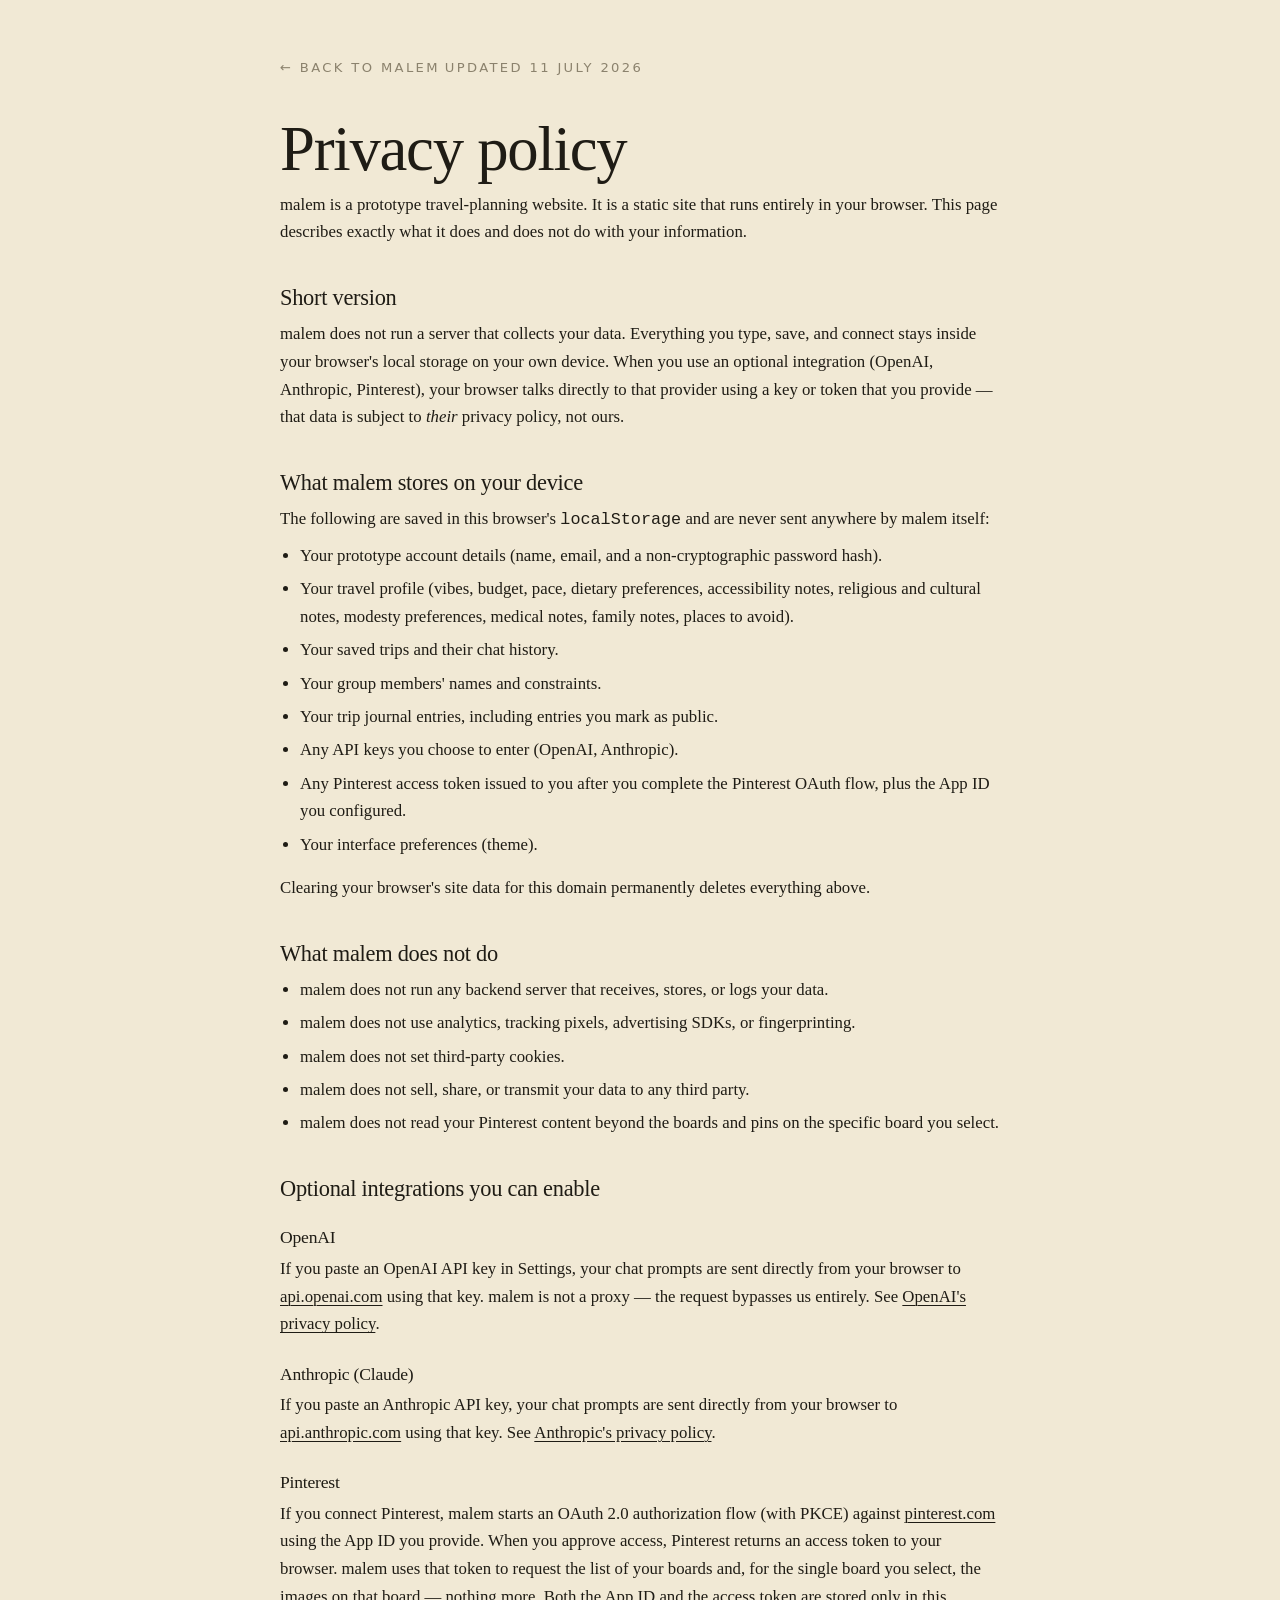
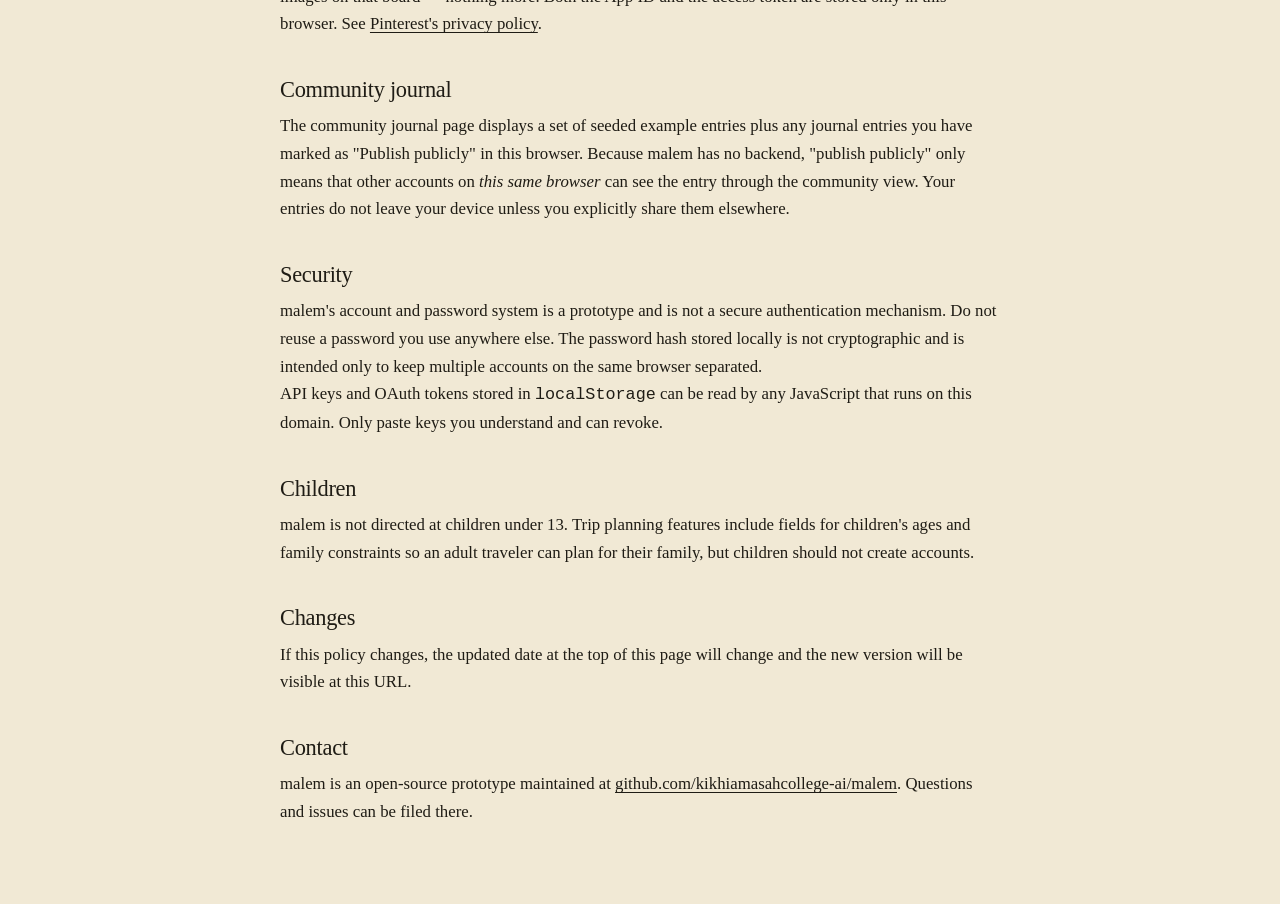
==== privacy.html @ 986a47ec "add privacy policy and terms of use pages Pinterest's developer app registration requires a Privacy " ====
<!doctype html>
<html lang="en">
<head>
<meta charset="utf-8" />
<meta name="viewport" content="width=device-width,initial-scale=1,viewport-fit=cover" />
<title>Privacy policy — malem</title>
<meta name="description" content="malem is a client-side travel-planning prototype. This page describes exactly what it does and does not do with your data." />
<link rel="icon" href="data:image/svg+xml,%3Csvg xmlns='http://www.w3.org/2000/svg' viewBox='0 0 100 100'%3E%3Ccircle cx='50' cy='50' r='6' fill='%231F1C15'/%3E%3C/svg%3E" />
<link rel="stylesheet" href="./styles.css" />
<style>
  body { padding: 3.5rem 1.5rem 5rem; }
  .doc { max-width: 720px; margin: 0 auto; }
  .doc h1 { margin-bottom: .6rem; }
  .doc h2 { margin: 2.5rem 0 .6rem; font-size: 1.4rem; }
  .doc h3 { margin: 1.6rem 0 .4rem; font-size: 1.1rem; }
  .doc p, .doc li { font-family: var(--font-serif); font-size: 1.05rem; line-height: 1.65; color: var(--ink); }
  .doc ul { padding-left: 1.25rem; margin: .5rem 0 1rem; display: grid; gap: .35rem; }
  .doc .updated { color: var(--ink-3); font-size: .82rem; letter-spacing: .18em; text-transform: uppercase; margin-bottom: 2rem; font-family: var(--font-sans); }
  .doc a.back {
    display: inline-flex; align-items: baseline; gap: .5rem;
    color: var(--ink-3); text-decoration: none; font-size: .82rem;
    letter-spacing: .18em; text-transform: uppercase; margin-bottom: 2.5rem;
  }
  .doc a.back:hover { color: var(--ink); }
</style>
</head>
<body>
<div class="doc">
  <a class="back" href="./">← Back to malem</a>

  <span class="updated">Updated 11 July 2026</span>
  <h1>Privacy policy</h1>
  <p>malem is a prototype travel-planning website. It is a static site that runs entirely in your browser. This page describes exactly what it does and does not do with your information.</p>

  <h2>Short version</h2>
  <p>malem does not run a server that collects your data. Everything you type, save, and connect stays inside your browser's local storage on your own device. When you use an optional integration (OpenAI, Anthropic, Pinterest), your browser talks directly to that provider using a key or token that you provide — that data is subject to <em>their</em> privacy policy, not ours.</p>

  <h2>What malem stores on your device</h2>
  <p>The following are saved in this browser's <code>localStorage</code> and are never sent anywhere by malem itself:</p>
  <ul>
    <li>Your prototype account details (name, email, and a non-cryptographic password hash).</li>
    <li>Your travel profile (vibes, budget, pace, dietary preferences, accessibility notes, religious and cultural notes, modesty preferences, medical notes, family notes, places to avoid).</li>
    <li>Your saved trips and their chat history.</li>
    <li>Your group members' names and constraints.</li>
    <li>Your trip journal entries, including entries you mark as public.</li>
    <li>Any API keys you choose to enter (OpenAI, Anthropic).</li>
    <li>Any Pinterest access token issued to you after you complete the Pinterest OAuth flow, plus the App ID you configured.</li>
    <li>Your interface preferences (theme).</li>
  </ul>
  <p>Clearing your browser's site data for this domain permanently deletes everything above.</p>

  <h2>What malem does not do</h2>
  <ul>
    <li>malem does not run any backend server that receives, stores, or logs your data.</li>
    <li>malem does not use analytics, tracking pixels, advertising SDKs, or fingerprinting.</li>
    <li>malem does not set third-party cookies.</li>
    <li>malem does not sell, share, or transmit your data to any third party.</li>
    <li>malem does not read your Pinterest content beyond the boards and pins on the specific board you select.</li>
  </ul>

  <h2>Optional integrations you can enable</h2>

  <h3>OpenAI</h3>
  <p>If you paste an OpenAI API key in Settings, your chat prompts are sent directly from your browser to <a href="https://api.openai.com" target="_blank" rel="noopener">api.openai.com</a> using that key. malem is not a proxy — the request bypasses us entirely. See <a href="https://openai.com/policies/privacy-policy" target="_blank" rel="noopener">OpenAI's privacy policy</a>.</p>

  <h3>Anthropic (Claude)</h3>
  <p>If you paste an Anthropic API key, your chat prompts are sent directly from your browser to <a href="https://api.anthropic.com" target="_blank" rel="noopener">api.anthropic.com</a> using that key. See <a href="https://www.anthropic.com/legal/privacy" target="_blank" rel="noopener">Anthropic's privacy policy</a>.</p>

  <h3>Pinterest</h3>
  <p>If you connect Pinterest, malem starts an OAuth 2.0 authorization flow (with PKCE) against <a href="https://www.pinterest.com" target="_blank" rel="noopener">pinterest.com</a> using the App ID you provide. When you approve access, Pinterest returns an access token to your browser. malem uses that token to request the list of your boards and, for the single board you select, the images on that board — nothing more. Both the App ID and the access token are stored only in this browser. See <a href="https://policy.pinterest.com/en/privacy-policy" target="_blank" rel="noopener">Pinterest's privacy policy</a>.</p>

  <h2>Community journal</h2>
  <p>The community journal page displays a set of seeded example entries plus any journal entries you have marked as "Publish publicly" in this browser. Because malem has no backend, "publish publicly" only means that other accounts on <em>this same browser</em> can see the entry through the community view. Your entries do not leave your device unless you explicitly share them elsewhere.</p>

  <h2>Security</h2>
  <p>malem's account and password system is a prototype and is not a secure authentication mechanism. Do not reuse a password you use anywhere else. The password hash stored locally is not cryptographic and is intended only to keep multiple accounts on the same browser separated.</p>
  <p>API keys and OAuth tokens stored in <code>localStorage</code> can be read by any JavaScript that runs on this domain. Only paste keys you understand and can revoke.</p>

  <h2>Children</h2>
  <p>malem is not directed at children under 13. Trip planning features include fields for children's ages and family constraints so an adult traveler can plan for their family, but children should not create accounts.</p>

  <h2>Changes</h2>
  <p>If this policy changes, the updated date at the top of this page will change and the new version will be visible at this URL.</p>

  <h2>Contact</h2>
  <p>malem is an open-source prototype maintained at <a href="https://github.com/kikhiamasahcollege-ai/malem" target="_blank" rel="noopener">github.com/kikhiamasahcollege-ai/malem</a>. Questions and issues can be filed there.</p>
</div>
</body>
</html>
---- styles.css ----
/* malem — website first, mobile next.
   Classy cream palette. Refined system serif. Sidebar layout, one-topic pages. */

:root {
  color-scheme: light dark;

  /* Cream ground. Warm, soft, understated. */
  --bg:        #F1E9D5;
  --surface:   #F8F2E0;
  --surface-2: #E4D9BC;
  --line:      #D5C7A6;
  --hairline:  #C9BB99;

  /* Warm inks — near-black with a hint of umber. */
  --ink:   #1F1C15;
  --ink-2: #524A3D;
  --ink-3: #8B826D;

  /* Monochrome accent (classy). Warm camel used sparingly. */
  --accent:     #1F1C15;
  --accent-ink: #F8F2E0;
  --camel:      #8E6E4C;

  --focus: #55432B;

  --radius:    6px;
  --radius-sm: 4px;
  --radius-lg: 14px;

  --shadow: 0 1px 2px rgba(50, 36, 20, .04), 0 8px 24px rgba(50, 36, 20, .05);

  --font-serif: 'Iowan Old Style', 'Palatino', 'Palatino Linotype', 'Book Antiqua', 'Georgia', serif;
  --font-sans:  system-ui, -apple-system, 'Helvetica Neue', 'Segoe UI', Roboto, Arial, sans-serif;
}

@media (prefers-color-scheme: dark) {
  :root {
    --bg:        #16130E;
    --surface:   #1E1A13;
    --surface-2: #2A2318;
    --line:      #38301F;
    --hairline:  #47402D;

    --ink:   #F3EBD3;
    --ink-2: #C5B99A;
    --ink-3: #948970;

    --accent:     #F3EBD3;
    --accent-ink: #16130E;
    --camel:      #C7A279;

    --focus: #C0AA82;
  }
}
:root[data-theme="dark"] {
  --bg:#16130E; --surface:#1E1A13; --surface-2:#2A2318;
  --line:#38301F; --hairline:#47402D;
  --ink:#F3EBD3; --ink-2:#C5B99A; --ink-3:#948970;
  --accent:#F3EBD3; --accent-ink:#16130E; --camel:#C7A279; --focus:#C0AA82;
}
:root[data-theme="light"] {
  --bg:#F1E9D5; --surface:#F8F2E0; --surface-2:#E4D9BC;
  --line:#D5C7A6; --hairline:#C9BB99;
  --ink:#1F1C15; --ink-2:#524A3D; --ink-3:#8B826D;
  --accent:#1F1C15; --accent-ink:#F8F2E0; --camel:#8E6E4C; --focus:#55432B;
}

*, *::before, *::after { box-sizing: border-box; }
html, body { margin: 0; padding: 0; }
body {
  font-family: var(--font-sans);
  color: var(--ink);
  background: var(--bg);
  line-height: 1.55;
  -webkit-font-smoothing: antialiased;
  min-height: 100vh;
  font-size: 15px;
}

/* Typography */
h1, h2, h3, h4, h5 {
  font-family: var(--font-serif); font-weight: 400;
  letter-spacing: -.012em; text-wrap: balance; margin: 0;
}
h1 { font-size: clamp(2.4rem, 3.4vw + 1.2rem, 4rem); line-height: 1; letter-spacing: -.02em; }
h2 { font-size: clamp(1.6rem, 1.4vw + 1.2rem, 2rem); line-height: 1.1; }
h3 { font-size: 1.3rem; line-height: 1.2; }
h4 { font-size: 1.05rem; line-height: 1.3; }
p, li { margin: 0; }

a { color: var(--ink); text-decoration: underline; text-underline-offset: 3px; text-decoration-thickness: 1px; }
a:hover { color: var(--camel); }
:focus-visible { outline: 2px solid var(--focus); outline-offset: 3px; border-radius: 3px; }

.eyebrow {
  font-family: var(--font-sans); font-size: .7rem;
  letter-spacing: .22em; text-transform: uppercase;
  color: var(--ink-3); font-weight: 500;
}
.serif { font-family: var(--font-serif); font-weight: 400; }
.rule {
  height: 1px; background: var(--hairline);
  border: 0; margin: 1.25rem 0;
}

/* Buttons */
.btn {
  appearance: none; border: 1px solid transparent;
  padding: .75rem 1.25rem; border-radius: 999px;
  font: inherit; font-weight: 500;
  cursor: pointer; letter-spacing: .01em;
  transition: transform .05s ease, background .15s, color .15s, border-color .15s;
}
.btn.primary { background: var(--accent); color: var(--accent-ink); }
.btn.primary:hover { filter: brightness(1.08); }
.btn.primary:active { transform: translateY(1px); }
.btn.ghost { background: transparent; color: var(--ink); border-color: var(--line); }
.btn.ghost:hover { background: var(--surface-2); }
.btn.link { padding: 0; background: none; color: var(--ink); border: 0; text-decoration: underline; }
.btn.link:hover { color: var(--camel); }

/* Form fields */
.stack { display: grid; gap: 1rem; }
.field { display: grid; gap: .35rem; }
.field > span:not(.hint) {
  font-family: var(--font-sans); font-size: .72rem;
  letter-spacing: .18em; text-transform: uppercase; color: var(--ink-3);
}
input[type="text"], input[type="email"], input[type="password"],
input[type="number"], input[type="date"], select, textarea {
  width: 100%;
  font: inherit;
  color: var(--ink);
  background: transparent;
  border: 0; border-bottom: 1px solid var(--hairline);
  border-radius: 0; padding: .5rem 0;
  outline: none;
}
input:focus, select:focus, textarea:focus {
  border-bottom-color: var(--ink);
}
select { background-image: none; appearance: none; padding-right: 1.25rem; cursor: pointer; }
textarea {
  border: 1px solid var(--hairline); padding: .55rem .7rem; border-radius: var(--radius-sm);
  resize: vertical; min-height: 4.5rem; background: var(--surface);
}
.inline-check { display: inline-flex; align-items: center; gap: .5rem; font-size: .95rem; }

.hint { color: var(--ink-3); font-size: .88rem; }

/* Chips */
.chips { display: flex; flex-wrap: wrap; gap: .35rem; }
.chips label {
  position: relative; cursor: pointer;
  border: 1px solid var(--hairline); border-radius: 999px;
  padding: .4rem .8rem; background: transparent;
  color: var(--ink-2); font-size: .85rem; user-select: none;
}
.chips label:hover { background: var(--surface-2); }
.chips input { position: absolute; opacity: 0; inset: 0; cursor: pointer; }
.chips label:has(input:checked) {
  background: var(--ink); color: var(--accent-ink); border-color: var(--ink);
}
.radio-row { display: flex; gap: 1rem; flex-wrap: wrap; }

/* --- Gate screens (auth + trip setup) --- */
.gate {
  min-height: 100dvh;
  display: grid; place-items: center;
  padding: 2rem 1.5rem;
}
.gate[hidden] { display: none; }
.gate-card { width: 100%; max-width: 460px; }
.gate .brand {
  display: flex; align-items: baseline; gap: .5rem; margin-bottom: 3rem;
  font-family: var(--font-serif); font-size: 1.4rem;
}
.gate .brand .dot {
  width: 6px; height: 6px; border-radius: 50%; background: var(--ink);
  transform: translateY(-.15em);
}
.gate .brand .tag { color: var(--ink-3); font-family: var(--font-sans); font-size: .7rem; letter-spacing: .22em; text-transform: uppercase; margin-left: auto; }

.gate h1 { margin-bottom: .5rem; }
.gate .lede { color: var(--ink-2); margin-bottom: 2rem; max-width: 32ch; font-size: 1.05rem; }
.gate .form-actions { display: flex; gap: .75rem; margin-top: 1.75rem; align-items: center; }
.gate .form-actions .btn { flex: 1; }
.gate .auth-switch { display: block; margin-top: 1.5rem; color: var(--ink-3); font-size: .88rem; }
.gate .auth-switch a { color: var(--ink); text-decoration: underline; }

.gate .two-col {
  display: grid; gap: 1rem 1.25rem;
  grid-template-columns: repeat(auto-fit, minmax(180px, 1fr));
}
.gate .vibe-grid {
  display: grid; gap: .5rem; margin-top: .5rem;
  grid-template-columns: repeat(auto-fit, minmax(160px, 1fr));
}
.gate .vibe-tile {
  position: relative; cursor: pointer;
  border: 1px solid var(--hairline); border-radius: var(--radius);
  padding: .7rem .85rem; background: var(--surface); display: grid; gap: .1rem;
}
.gate .vibe-tile:hover { border-color: var(--ink-2); }
.gate .vibe-tile input { position: absolute; opacity: 0; inset: 0; cursor: pointer; }
.gate .vibe-tile[data-selected="true"] { border-color: var(--ink); background: var(--surface-2); }
.gate .vibe-tile .title { font-family: var(--font-serif); font-size: 1rem; }
.gate .vibe-tile .sub { color: var(--ink-3); font-size: .78rem; }

.save-note { color: var(--ink-3); font-size: .85rem; }

/* --- Dashboard shell: sidebar + main --- */
.dash {
  display: grid;
  grid-template-columns: 240px 1fr;
  min-height: 100vh;
}
.dash[hidden] { display: none; }

.sidebar {
  border-right: 1px solid var(--hairline);
  padding: 2rem 1.25rem 1.25rem;
  display: flex; flex-direction: column;
  gap: 2rem;
  position: sticky; top: 0; height: 100vh; overflow-y: auto;
}
.sidebar .brand {
  display: flex; align-items: baseline; gap: .5rem;
  font-family: var(--font-serif); font-size: 1.4rem;
}
.sidebar .brand .dot {
  width: 5px; height: 5px; border-radius: 50%; background: var(--ink);
  transform: translateY(-.2em);
}
.sidebar .brand .tag { margin-left: auto; font-family: var(--font-sans); font-size: .68rem; letter-spacing: .22em; text-transform: uppercase; color: var(--ink-3); }

.side-nav {
  display: grid; gap: .05rem; margin-top: .5rem;
}
.side-nav a {
  display: flex; align-items: baseline; gap: .55rem;
  color: var(--ink-2); text-decoration: none;
  font-size: .94rem; padding: .5rem .5rem .5rem 0;
  letter-spacing: .01em; border-radius: 0;
}
.side-nav a::before {
  content: ''; width: 4px; height: 4px; border-radius: 50%;
  background: transparent; border: 1px solid var(--ink-3);
  transform: translateY(-.15em);
  transition: background .15s, border-color .15s;
}
.side-nav a:hover { color: var(--ink); }
.side-nav a:hover::before { border-color: var(--ink); }
.side-nav a.is-active {
  color: var(--ink); font-family: var(--font-serif); font-weight: 400;
}
.side-nav a.is-active::before { background: var(--ink); border-color: var(--ink); }

.side-context {
  margin-top: auto;
  padding-top: 1.25rem;
  border-top: 1px solid var(--hairline);
  display: grid; gap: .8rem;
}
.side-context .who {
  font-family: var(--font-serif); font-size: 1.05rem;
}
.side-context .trip { color: var(--ink-3); font-size: .82rem; line-height: 1.4; }
.side-context .actions { display: flex; flex-wrap: wrap; gap: .35rem; margin-top: .25rem; }
.side-context .actions button {
  border: 0; background: transparent; padding: .1rem 0;
  color: var(--ink-3); font: inherit; font-size: .78rem; letter-spacing: .12em; text-transform: uppercase;
  cursor: pointer; margin-right: 1rem;
}
.side-context .actions button:hover { color: var(--ink); }

/* Mobile sidebar toggle */
.side-toggle {
  display: none;
  position: fixed; top: 1rem; left: 1rem; z-index: 30;
  background: var(--surface); border: 1px solid var(--hairline); border-radius: 999px;
  padding: .5rem .8rem; font: inherit; font-size: .82rem;
  color: var(--ink); cursor: pointer;
}

/* Main content area */
.content {
  padding: 3.5rem 2.5rem 4rem;
  max-width: 900px;
  width: 100%;
  margin-inline: auto;
}
.page[hidden] { display: none; }
.page-head { margin-bottom: 2.5rem; }
.page-head .eyebrow { display: block; margin-bottom: .8rem; }
.page-head h1 { margin-bottom: .6rem; }
.page-head .kicker { color: var(--ink-2); font-family: var(--font-serif); font-size: 1.2rem; max-width: 40ch; }

/* --- Itinerary page: quick summary strip --- */
.summary {
  display: grid; gap: 1.5rem;
  grid-template-columns: 1fr;
  padding: 1.75rem 1.5rem;
  border: 1px solid var(--hairline); border-radius: var(--radius-lg);
  background: var(--surface);
  margin-bottom: 2.5rem;
}
@media (min-width: 720px) {
  .summary { grid-template-columns: 1fr 1fr; }
}
.summary .cell .eyebrow { display: block; margin-bottom: .5rem; }
.summary .weather-note {
  font-family: var(--font-serif); font-size: 1.35rem;
  line-height: 1.25;
}
.summary .palette {
  display: flex; gap: .55rem; align-items: center;
  margin-top: .3rem;
}
.summary .swatch {
  width: 42px; height: 42px; border-radius: 50%;
  border: 1px solid var(--hairline);
  box-shadow: inset 0 0 0 1px rgba(255,255,255,.15);
}
.summary .palette-note {
  color: var(--ink-2); font-size: .92rem;
  margin-top: .55rem; font-family: var(--font-serif); font-style: italic;
}

.trip-badges {
  display: flex; gap: 1.25rem; margin-bottom: 2rem; flex-wrap: wrap;
  color: var(--ink-2); font-family: var(--font-serif); font-size: 1.05rem;
}
.trip-badges span { border-left: 1px solid var(--hairline); padding-left: 1.25rem; }
.trip-badges span:first-child { border-left: 0; padding-left: 0; }

/* Itinerary days */
.itin-day {
  padding: 2rem 0;
  border-top: 1px solid var(--hairline);
}
.itin-day:first-of-type { border-top: 0; padding-top: 0; }
.itin-day > header {
  display: flex; justify-content: space-between; align-items: baseline;
  gap: 1rem; flex-wrap: wrap; margin-bottom: 1.25rem;
}
.itin-day > header h3 { font-size: 1.6rem; }
.itin-day > header .theme { color: var(--ink-2); font-style: italic; font-family: var(--font-serif); }

.itin-block {
  display: grid; grid-template-columns: 96px 1fr;
  gap: 1rem; padding: .65rem 0;
  border-top: 1px dashed var(--hairline);
}
.itin-block:first-of-type { border-top: 0; }
.itin-block .when {
  color: var(--ink-3); font-variant-numeric: tabular-nums;
  font-size: .85rem;
}
.itin-block .what strong { display: block; font-family: var(--font-serif); font-weight: 400; font-size: 1.1rem; }
.itin-block .what small { color: var(--ink-3); font-size: .78rem; letter-spacing: .12em; text-transform: uppercase; }
.itin-block .respects { display: flex; flex-wrap: wrap; gap: .3rem; margin-top: .4rem; }
.itin-block .respects span {
  font-size: .7rem; padding: .12rem .55rem; border-radius: 999px;
  background: var(--surface-2); color: var(--ink-2); border: 1px solid var(--hairline);
}

/* --- Outfits page — Pinterest-style masonry --- */
.moodboard {
  columns: 4 200px;
  column-gap: 1rem;
  margin-top: 1rem;
}
.moodboard .pin {
  break-inside: avoid;
  margin: 0 0 1rem;
  background: var(--surface);
  border: 1px solid var(--hairline);
  border-radius: var(--radius-lg);
  overflow: hidden;
  display: block;
  transition: transform .2s ease, box-shadow .2s ease;
}
.moodboard .pin:hover { transform: translateY(-2px); box-shadow: var(--shadow); }
.pin .thumb {
  aspect-ratio: var(--ar, 3/4);
  position: relative;
  overflow: hidden;
  background:
    radial-gradient(ellipse at 25% 20%, rgba(255,255,240,.14), transparent 55%),
    radial-gradient(ellipse at 80% 90%, rgba(0,0,0,.14),   transparent 55%),
    linear-gradient(155deg, var(--tone-a, #E4D9BC) 0%, var(--tone-b, #D5C7A6) 100%);
}
.pin .thumb::after {
  content: ''; position: absolute; inset: 0;
  background-image:
    url("data:image/svg+xml;utf8,<svg xmlns='http://www.w3.org/2000/svg' width='120' height='120'><filter id='n'><feTurbulence type='fractalNoise' baseFrequency='0.9' numOctaves='2' stitchTiles='stitch'/><feColorMatrix values='0 0 0 0 0.05  0 0 0 0 0.04  0 0 0 0 0.03  0 0 0 0.15 0'/></filter><rect width='100%25' height='100%25' filter='url(%23n)'/></svg>");
  opacity: .5; mix-blend-mode: overlay;
  pointer-events: none;
}
.pin .thumb img {
  position: absolute; inset: 0;
  width: 100%; height: 100%;
  object-fit: cover; z-index: 2;
  background: transparent;
}
.pin .thumb .motif {
  position: absolute; bottom: 14px; left: 16px; right: 16px;
  font-family: var(--font-serif); font-style: italic; font-weight: 400;
  color: rgba(255, 250, 235, .78);
  font-size: 1.55rem; line-height: 1.1; letter-spacing: -.01em;
  text-shadow: 0 1px 2px rgba(30, 20, 10, .3);
  pointer-events: none;
  z-index: 1;
}
.pin .thumb .motif.small { font-size: 1.05rem; }
.pin .caption { padding: .8rem 1rem 1rem; }
.pin .caption .eyebrow { display: block; margin-bottom: .3rem; }
.pin .caption .name {
  font-family: var(--font-serif); font-size: 1.02rem; line-height: 1.3;
}
.pin .caption .meta { color: var(--ink-3); font-size: .78rem; margin-top: .35rem; letter-spacing: .05em; }

/* Hero pin — full look on one tile */
.pin--hero .caption { padding: 1rem 1.15rem 1.15rem; }
.pin--hero .look-items {
  list-style: none; padding: 0; margin: .3rem 0 0;
  display: grid; gap: .3rem;
  font-family: var(--font-serif);
}
.pin--hero .look-items li {
  display: grid; grid-template-columns: 76px 1fr; gap: .55rem;
  border-top: 1px solid var(--hairline); padding-top: .3rem;
  font-size: .95rem; line-height: 1.35;
}
.pin--hero .look-items li:first-child { border-top: 0; padding-top: 0; }
.pin--hero .look-items .k {
  color: var(--ink-3); font-family: var(--font-sans);
  font-size: .68rem; letter-spacing: .18em; text-transform: uppercase;
  padding-top: .25rem;
}

.outfit-day-head {
  padding: 2rem 0 1rem;
  border-top: 1px solid var(--hairline);
  margin-top: 1rem;
}
.outfit-day-head:first-child { border-top: 0; padding-top: 0; margin-top: 0; }
.outfit-day-head h3 { font-size: 1.45rem; }
.outfit-day-head .theme { color: var(--ink-3); font-style: italic; font-family: var(--font-serif); }

.image-source {
  color: var(--ink-3); font-size: .78rem; margin-top: 2rem;
  border-top: 1px solid var(--hairline); padding-top: 1rem;
}

/* --- Packing page --- */
.pack-controls {
  display: grid; gap: 1.25rem;
  padding: 1.5rem;
  border: 1px solid var(--hairline);
  border-radius: var(--radius-lg);
  background: var(--surface);
  margin-bottom: 2rem;
}
.pack-controls[hidden] { display: none; }
.pack-grid {
  display: grid; gap: 1.5rem;
  grid-template-columns: repeat(auto-fit, minmax(280px, 1fr));
}
.pack-list h4 { display: flex; align-items: baseline; gap: .6rem; margin-bottom: .55rem; }
.pack-list h4 .count { color: var(--ink-3); font-size: .78rem; letter-spacing: .12em; text-transform: uppercase; font-family: var(--font-sans); }
.pack-list ul { list-style: none; padding: 0; display: grid; gap: .4rem; }
.pack-list li {
  padding-left: 1rem; position: relative;
  border-bottom: 1px dashed var(--hairline); padding-bottom: .35rem;
}
.pack-list li::before {
  content: ''; width: 4px; height: 4px; border-radius: 50%;
  background: var(--ink); position: absolute; left: 0; top: .5em;
}
.pack-list li .why { display: block; color: var(--ink-3); font-size: .82rem; }
.pack-list[data-tone="warn"] li::before { background: var(--camel); }

.reminders { margin-top: 2.5rem; border-top: 1px solid var(--hairline); padding-top: 1.5rem; }
.reminders h3 { margin-bottom: 1rem; }
.reminders ol { list-style: none; padding: 0; display: grid; gap: .55rem; }
.reminders li {
  display: grid; grid-template-columns: 160px 1fr; gap: 1rem;
  padding: .6rem 0; border-top: 1px dashed var(--hairline);
}
.reminders li:first-child { border-top: 0; }
.reminders .when { font-family: var(--font-serif); color: var(--ink); }

/* --- Discover Now --- */
.plans {
  display: grid; gap: 1.5rem;
  grid-template-columns: repeat(auto-fit, minmax(260px, 1fr));
  margin-top: 1rem;
}
.plan {
  border: 1px solid var(--hairline); border-radius: var(--radius-lg);
  background: var(--surface); padding: 1.5rem; display: grid; gap: .6rem;
}
.plan header { display: flex; justify-content: space-between; align-items: baseline; gap: .5rem; }
.plan header h4 { font-size: 1.2rem; }
.plan .badge { font-size: .68rem; letter-spacing: .18em; text-transform: uppercase; color: var(--ink-3); }
.plan ol { padding-left: 1.1rem; margin: 0; display: grid; gap: .3rem; }
.plan .plan-why { color: var(--ink-3); font-size: .88rem; margin: 0; font-style: italic; font-family: var(--font-serif); }

/* --- Local --- */
.places {
  display: grid; gap: 1.5rem;
  grid-template-columns: repeat(auto-fit, minmax(260px, 1fr));
  margin-top: 1rem;
}
.place {
  border: 1px solid var(--hairline); border-radius: var(--radius-lg);
  background: var(--surface); padding: 1.4rem 1.5rem; display: grid; gap: .35rem;
}
.place header { display: flex; justify-content: space-between; align-items: baseline; gap: .5rem; }
.place header h4 { font-size: 1.15rem; }
.place .type {
  font-size: .68rem; padding: .1rem .55rem; border-radius: 999px;
  color: var(--ink-3); border: 1px solid var(--hairline);
  text-transform: capitalize; letter-spacing: .08em;
}
.place .sub { color: var(--ink-2); font-family: var(--font-serif); font-size: 1rem; margin: 0; }
.place .score { color: var(--ink-3); font-size: .82rem; }
.place .traffic { font-size: .78rem; color: var(--ink-3); }

/* --- What to Expect --- */
.expect-grid {
  display: grid; gap: 1.5rem;
  grid-template-columns: repeat(auto-fit, minmax(280px, 1fr));
}
.expect-card {
  border: 1px solid var(--hairline);
  border-radius: var(--radius-lg);
  background: var(--surface);
  padding: 1.35rem 1.5rem;
}
.expect-card h4 { margin-bottom: .5rem; }
.expect-card p { font-family: var(--font-serif); font-size: 1.03rem; line-height: 1.5; }
.expect-meta {
  margin-top: .8rem; display: flex; flex-wrap: wrap; gap: .4rem;
  font-size: .72rem; color: var(--ink-3); letter-spacing: .12em; text-transform: uppercase;
}
.expect-meta span::before { content: '· '; color: var(--hairline); }
.expect-meta span:first-child::before { content: ''; }

/* --- Group + Journal --- */
.group-grid {
  display: grid; gap: 2rem;
  grid-template-columns: repeat(auto-fit, minmax(320px, 1fr));
}
.subhead { font-family: var(--font-serif); font-size: 1.35rem; margin-bottom: .35rem; }
.subhead + .hint { margin-bottom: .8rem; }

.members { list-style: none; padding: 0; display: grid; gap: .8rem; margin: 1rem 0; }
.member {
  padding: .8rem 0;
  border-bottom: 1px solid var(--hairline);
  display: grid; gap: .3rem;
}
.member header { display: flex; justify-content: space-between; gap: 1rem; align-items: baseline; }
.member header strong { font-family: var(--font-serif); font-size: 1.08rem; font-weight: 400; }
.member .age { color: var(--ink-3); font-size: .78rem; letter-spacing: .12em; text-transform: uppercase; }
.member .cons { color: var(--ink-2); font-size: .95rem; font-family: var(--font-serif); }
.member .remove {
  border: 0; background: transparent; color: var(--ink-3); font: inherit;
  font-size: .78rem; letter-spacing: .12em; text-transform: uppercase; cursor: pointer;
}
.member .remove:hover { color: var(--camel); }

.tally { display: grid; gap: .5rem; margin: 1rem 0 1.25rem; }
.tally .row { display: grid; grid-template-columns: 1fr auto; gap: .5rem; align-items: center; }
.tally .row .name { font-family: var(--font-serif); font-size: 1rem; }
.tally .row .bar { grid-column: 1 / -1; height: 2px; background: var(--surface-2); overflow: hidden; }
.tally .row .bar span { display: block; height: 100%; background: var(--ink); transition: width .3s ease; }
.shared-summary {
  padding: 1.25rem; margin-top: 1rem;
  border: 1px solid var(--hairline); border-radius: var(--radius);
  font-family: var(--font-serif); font-size: 1rem; line-height: 1.5;
}
.shared-summary strong { color: var(--camel); }

.journal { list-style: none; padding: 0; display: grid; gap: 1.5rem; margin-top: 1.5rem; }
.journal .entry {
  border-top: 1px solid var(--hairline);
  padding-top: 1.25rem;
}
.journal .entry h5 { font-family: var(--font-serif); font-size: 1.2rem; margin-bottom: .5rem; }
.journal .entry .meta {
  color: var(--ink-3); font-size: .72rem; margin-top: .6rem;
  letter-spacing: .12em; text-transform: uppercase;
  display: flex; flex-wrap: wrap; gap: .35rem;
}
.journal .entry .meta span::before { content: '· '; color: var(--hairline); }
.journal .entry .meta span:first-child::before { content: ''; }

/* --- Profile sheet --- */
.sheet {
  position: fixed; inset: 0; z-index: 50;
  display: grid; grid-template-columns: 1fr min(560px, 100%);
  background: color-mix(in srgb, #000 40%, transparent);
  animation: fade .15s ease-out both;
}
.sheet[hidden] { display: none; }
.sheet .backdrop { grid-column: 1; }
.sheet-panel {
  background: var(--bg); border-left: 1px solid var(--hairline);
  overflow: auto; padding: 2rem 2rem 3rem;
}
.sheet-head { display: flex; justify-content: space-between; align-items: baseline; gap: 1rem; margin-bottom: 1rem; }
.sheet-head h2 { font-family: var(--font-serif); }
.sheet .fieldset { border: 0; padding: 0; margin: 1.75rem 0 0; display: grid; gap: .75rem; }
.sheet .fieldset > legend { padding: 0; font-family: var(--font-serif); font-size: 1.15rem; margin-bottom: .35rem; }
.sheet .fieldset.two-col { grid-template-columns: repeat(auto-fit, minmax(180px, 1fr)); }
.sheet .fieldset.two-col > legend { grid-column: 1 / -1; }
.sheet-actions {
  display: flex; gap: .5rem; margin-top: 2rem;
  position: sticky; bottom: 0; padding: 1rem 0;
  background: color-mix(in srgb, var(--bg) 92%, transparent);
  backdrop-filter: blur(6px);
  border-top: 1px solid var(--hairline);
}
.close-x { border: 0; background: transparent; font: inherit; color: var(--ink-3); font-size: .75rem; letter-spacing: .18em; text-transform: uppercase; cursor: pointer; }

@keyframes fade { from { opacity: 0; } to { opacity: 1; } }

/* --- Responsive --- */
@media (max-width: 820px) {
  .dash { grid-template-columns: 1fr; }
  .sidebar {
    position: fixed; inset: 0 auto 0 0; width: 78vw; max-width: 320px;
    background: var(--bg); z-index: 60;
    transform: translateX(-100%); transition: transform .25s ease;
    box-shadow: var(--shadow);
    border-right: 1px solid var(--hairline);
  }
  .dash[data-nav-open="true"] .sidebar { transform: translateX(0); }
  .side-toggle { display: inline-flex; }
  .content { padding: 4.5rem 1.4rem 3rem; }
  .itin-block { grid-template-columns: 74px 1fr; }
  .reminders li { grid-template-columns: 110px 1fr; }
  .sheet { grid-template-columns: 1fr; }
  .sheet-panel { border-left: 0; }
}

/* --- Public community page --- */
.public { min-height: 100vh; background: var(--bg); }
.public[hidden] { display: none; }
.public-top {
  border-bottom: 1px solid var(--hairline);
  padding: 1rem 2rem;
  display: flex; align-items: center; justify-content: space-between; gap: 1rem;
  position: sticky; top: 0; z-index: 10;
  background: color-mix(in srgb, var(--bg) 92%, transparent);
  backdrop-filter: blur(8px);
}
.public-top .dot {
  width: 5px; height: 5px; border-radius: 50%; background: var(--ink);
  transform: translateY(-.2em);
}
.public-top .icon-btn { text-decoration: none; }
.public-main { max-width: 900px; margin: 0 auto; padding: 3.5rem 2rem 4rem; }

.public-filters {
  display: grid; gap: 1.25rem;
  grid-template-columns: repeat(auto-fit, minmax(180px, 1fr));
  margin-bottom: 2.5rem;
}

.public-entries {
  columns: 2 340px;
  column-gap: 1.5rem;
}
.pub-entry {
  break-inside: avoid;
  background: var(--surface);
  border: 1px solid var(--hairline);
  border-radius: var(--radius-lg);
  padding: 1.35rem 1.5rem;
  margin: 0 0 1.5rem;
  box-shadow: var(--shadow);
}
.pub-entry .head {
  display: flex; align-items: baseline; justify-content: space-between; gap: 1rem;
  margin-bottom: .8rem;
}
.pub-entry .head .dest {
  font-family: var(--font-sans); font-size: .68rem;
  letter-spacing: .22em; text-transform: uppercase; color: var(--ink-3);
}
.pub-entry h3 {
  font-family: var(--font-serif); font-size: 1.25rem; line-height: 1.2;
  margin-bottom: .35rem;
}
.pub-entry .author {
  font-family: var(--font-serif); font-style: italic; color: var(--ink-2);
  font-size: .95rem; margin-bottom: .8rem;
}
.pub-entry .body { display: grid; gap: .5rem; margin-bottom: .8rem; }
.pub-entry .body strong {
  display: inline-block;
  font-family: var(--font-sans); font-size: .68rem;
  letter-spacing: .18em; text-transform: uppercase; color: var(--ink-3);
  margin-right: .35rem;
}
.pub-entry .body p { font-family: var(--font-serif); font-size: 1rem; line-height: 1.5; }
.pub-entry .tags {
  display: flex; flex-wrap: wrap; gap: .3rem;
  border-top: 1px solid var(--hairline); padding-top: .8rem;
  font-size: .72rem; letter-spacing: .12em; text-transform: uppercase; color: var(--ink-3);
}
.pub-entry .tags span::before { content: '· '; color: var(--hairline); }
.pub-entry .tags span:first-child::before { content: ''; }
.pub-entry .badge-local {
  display: inline-block;
  padding: .05rem .45rem; margin-left: .5rem;
  border: 1px solid var(--camel); color: var(--camel);
  border-radius: 999px;
  font-size: .62rem; letter-spacing: .18em; text-transform: uppercase;
}

.public-foot {
  border-top: 1px solid var(--hairline);
  padding: 1.5rem 0 0; margin-top: 3rem;
  color: var(--ink-3); font-size: .82rem;
}

@media (max-width: 640px) {
  .public-top { padding: 1rem 1.25rem; }
  .public-main { padding: 3rem 1.25rem 2rem; }
  .public-entries { columns: 1; }
}

/* --- Chat landing --- */
.chat-hero { margin-bottom: 1.5rem; }
.chat-hero h1 { margin-bottom: .5rem; }
.chat-hero .kicker { color: var(--ink-2); font-family: var(--font-serif); font-size: 1.1rem; max-width: 46ch; }

.chat-log {
  display: grid; gap: 1rem;
  margin: 1.5rem 0 1rem;
}
.chat-log:empty { margin: 0; }
.msg { display: block; max-width: 100%; }
.msg.user {
  justify-self: end; max-width: 78%;
  background: var(--surface-2);
  border: 1px solid var(--hairline);
  border-radius: 16px 16px 4px 16px;
  padding: .75rem 1rem;
  font-size: .98rem; line-height: 1.45;
}
.msg.assistant {
  justify-self: start; max-width: 82%;
  color: var(--ink);
  padding: 0 .2rem;
  font-family: var(--font-serif);
  font-size: 1.05rem; line-height: 1.55;
}
.msg.assistant p + p { margin-top: .5rem; }
.msg .actions { margin-top: .5rem; display: flex; flex-wrap: wrap; gap: .4rem; }
.msg.trip-card {
  justify-self: start; max-width: 100%; width: 100%;
  background: var(--surface);
  border: 1px solid var(--hairline);
  border-radius: var(--radius-lg);
  padding: 1.2rem 1.3rem;
  box-shadow: var(--shadow);
  display: grid; gap: .6rem;
}
.msg.trip-card .head { display: flex; justify-content: space-between; align-items: baseline; gap: .5rem; }
.msg.trip-card .head h4 { font-family: var(--font-serif); font-size: 1.4rem; }
.msg.trip-card .head .stamp { font-size: .68rem; letter-spacing: .22em; text-transform: uppercase; color: var(--ink-3); }
.msg.trip-card .details {
  display: flex; flex-wrap: wrap; gap: 1rem;
  color: var(--ink-2); font-family: var(--font-serif); font-size: 1rem;
  padding-top: .35rem; border-top: 1px solid var(--hairline);
}
.msg.trip-card .details span::before { content: '· '; color: var(--hairline); margin-right: .35rem; }
.msg.trip-card .details span:first-child::before { content: ''; margin: 0; }
.msg.trip-card .tags { display: flex; flex-wrap: wrap; gap: .3rem; }
.msg.trip-card .tags span {
  font-size: .72rem; letter-spacing: .12em; text-transform: uppercase;
  padding: .1rem .55rem; border-radius: 999px; color: var(--ink-2);
  background: var(--surface-2); border: 1px solid var(--hairline);
}
.msg.trip-card .card-actions {
  display: flex; gap: .5rem; margin-top: .35rem; padding-top: .8rem;
  border-top: 1px solid var(--hairline);
}

.chat-suggestions {
  display: flex; gap: .5rem; flex-wrap: wrap; margin: 1rem 0;
}
.chat-suggestions .chip {
  appearance: none; cursor: pointer;
  border: 1px solid var(--hairline); background: var(--surface);
  color: var(--ink-2);
  padding: .55rem .9rem; border-radius: 999px;
  font: inherit; font-size: .88rem;
  font-family: var(--font-serif); font-style: italic;
  transition: background .12s, color .12s, border-color .12s;
}
.chat-suggestions .chip:hover {
  background: var(--ink); color: var(--accent-ink); border-color: var(--ink);
}

.chat-input {
  position: sticky; bottom: 0;
  background: color-mix(in srgb, var(--bg) 92%, transparent);
  backdrop-filter: blur(8px);
  padding: 1rem 0 .5rem;
  display: grid; grid-template-columns: 1fr auto; gap: .6rem;
  align-items: end;
  border-top: 1px solid var(--hairline);
  margin-top: 1rem;
}
.chat-input textarea {
  border: 1px solid var(--hairline); background: var(--surface);
  border-radius: var(--radius-lg); padding: .85rem 1rem;
  font: inherit; font-size: 1rem; line-height: 1.4;
  resize: none; min-height: 3rem; max-height: 12rem;
  color: var(--ink);
}
.chat-input textarea:focus { border-color: var(--ink); }
.chat-send {
  align-self: end;
  appearance: none; border: 0; cursor: pointer;
  background: var(--ink); color: var(--accent-ink);
  width: 44px; height: 44px; border-radius: 50%;
  font-size: 1.1rem; line-height: 1;
  display: grid; place-items: center;
  transition: filter .1s ease, transform .05s ease;
}
.chat-send:hover  { filter: brightness(1.1); }
.chat-send:active { transform: translateY(1px); }
.chat-send:disabled { opacity: .4; cursor: default; }
.chat-hint {
  color: var(--ink-3); font-size: .8rem; margin-top: .25rem;
}
.chat-hint a { color: var(--ink-2); }

/* --- Sidebar additions: New trip, trip history --- */
.new-trip-btn {
  appearance: none; cursor: pointer;
  border: 1px solid var(--hairline); background: transparent;
  color: var(--ink); font: inherit; font-size: .95rem;
  padding: .55rem .85rem; border-radius: var(--radius);
  display: inline-flex; align-items: baseline; gap: .55rem;
  width: 100%; text-align: left;
}
.new-trip-btn:hover { background: var(--surface-2); }
.new-trip-btn span[aria-hidden] { color: var(--ink-3); font-size: 1.1rem; }

.side-section { margin-top: 1.5rem; }
.side-label {
  font-family: var(--font-sans); font-size: .68rem;
  letter-spacing: .22em; text-transform: uppercase;
  color: var(--ink-3); display: block; margin-bottom: .5rem;
}

.trip-history { list-style: none; padding: 0; margin: 0; display: grid; gap: .1rem; }
.trip-history li { display: block; }
.trip-history a {
  display: grid; gap: .05rem;
  color: var(--ink-2); text-decoration: none;
  padding: .45rem .5rem; border-radius: 6px;
  font-size: .9rem;
}
.trip-history a:hover { background: var(--surface-2); color: var(--ink); }
.trip-history a.is-active { background: var(--surface-2); color: var(--ink); }
.trip-history .th-title { font-family: var(--font-serif); font-size: .98rem; line-height: 1.15; }
.trip-history .th-sub   { color: var(--ink-3); font-size: .78rem; letter-spacing: .04em; }
.trip-history .th-empty {
  color: var(--ink-3); font-size: .82rem; padding: .35rem .5rem;
  font-family: var(--font-serif); font-style: italic;
}

/* Actions row in side-context, override earlier tighter version */
.side-context .actions {
  display: grid; grid-template-columns: repeat(2, 1fr); gap: .1rem .5rem;
}
.side-context .actions button { margin: 0; text-align: left; }

/* --- Connected accounts tiles (Settings sheet) --- */
.conn-tile {
  border: 1px solid var(--hairline);
  border-radius: var(--radius-lg);
  padding: 1.1rem 1.25rem 1.25rem;
  margin: 0;
  background: var(--surface);
  display: grid; gap: .75rem;
}
.conn-tile + .conn-tile { margin-top: .8rem; }
.conn-legend {
  display: flex; align-items: baseline; gap: .5rem; flex-wrap: wrap;
  padding: 0 .3rem 0 0;
  font-family: var(--font-serif); font-size: 1.15rem;
}
.conn-mark {
  font-size: 1.1rem; color: var(--camel);
  transform: translateY(-.1em);
}
.conn-status {
  margin-left: auto;
  font-family: var(--font-sans); font-size: .7rem;
  letter-spacing: .18em; text-transform: uppercase;
  color: var(--ink-3);
  padding: .12rem .55rem; border-radius: 999px;
  border: 1px solid var(--hairline); background: var(--bg);
}
.conn-tile[data-connected="true"] .conn-status {
  color: var(--accent); border-color: var(--accent);
  background: color-mix(in srgb, var(--accent) 10%, var(--bg));
}
.conn-actions { display: flex; gap: .6rem; align-items: baseline; flex-wrap: wrap; margin-top: .4rem; }
.setup-help { color: var(--ink-2); font-size: .9rem; }
.setup-help summary {
  cursor: pointer; color: var(--ink);
  font-family: var(--font-serif); font-style: italic;
  padding: .25rem 0; margin-bottom: .35rem;
}
.setup-help ol { margin: .35rem 0 .75rem 1.15rem; padding: 0; display: grid; gap: .35rem; }
.setup-help li { line-height: 1.5; }
.callout {
  display: inline-block; margin-top: .35rem;
  padding: .18rem .5rem; border-radius: 4px;
  background: var(--bg); border: 1px solid var(--hairline);
  color: var(--ink); font-size: .82rem;
  font-family: ui-monospace, SFMono-Regular, Menlo, monospace;
  word-break: break-all;
}

/* Screen states */
.dash[hidden], .gate[hidden] { display: none; }
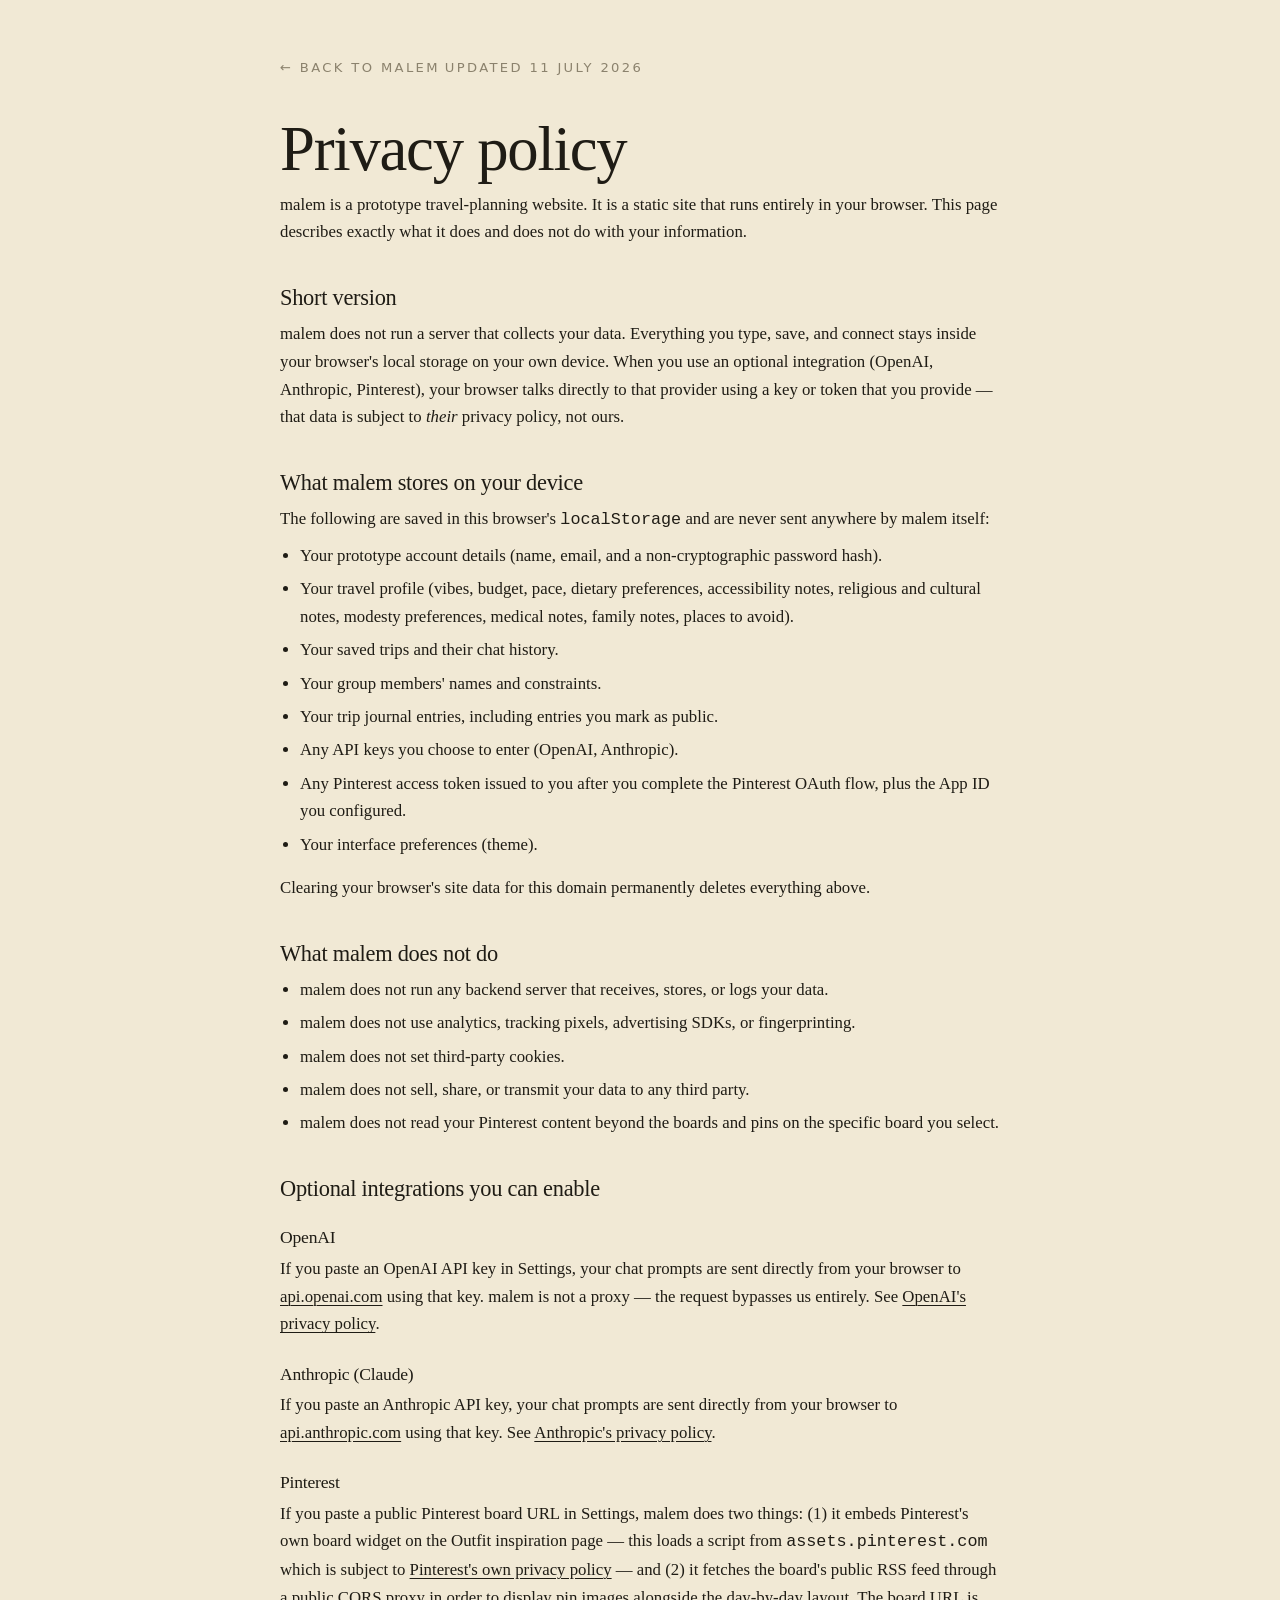
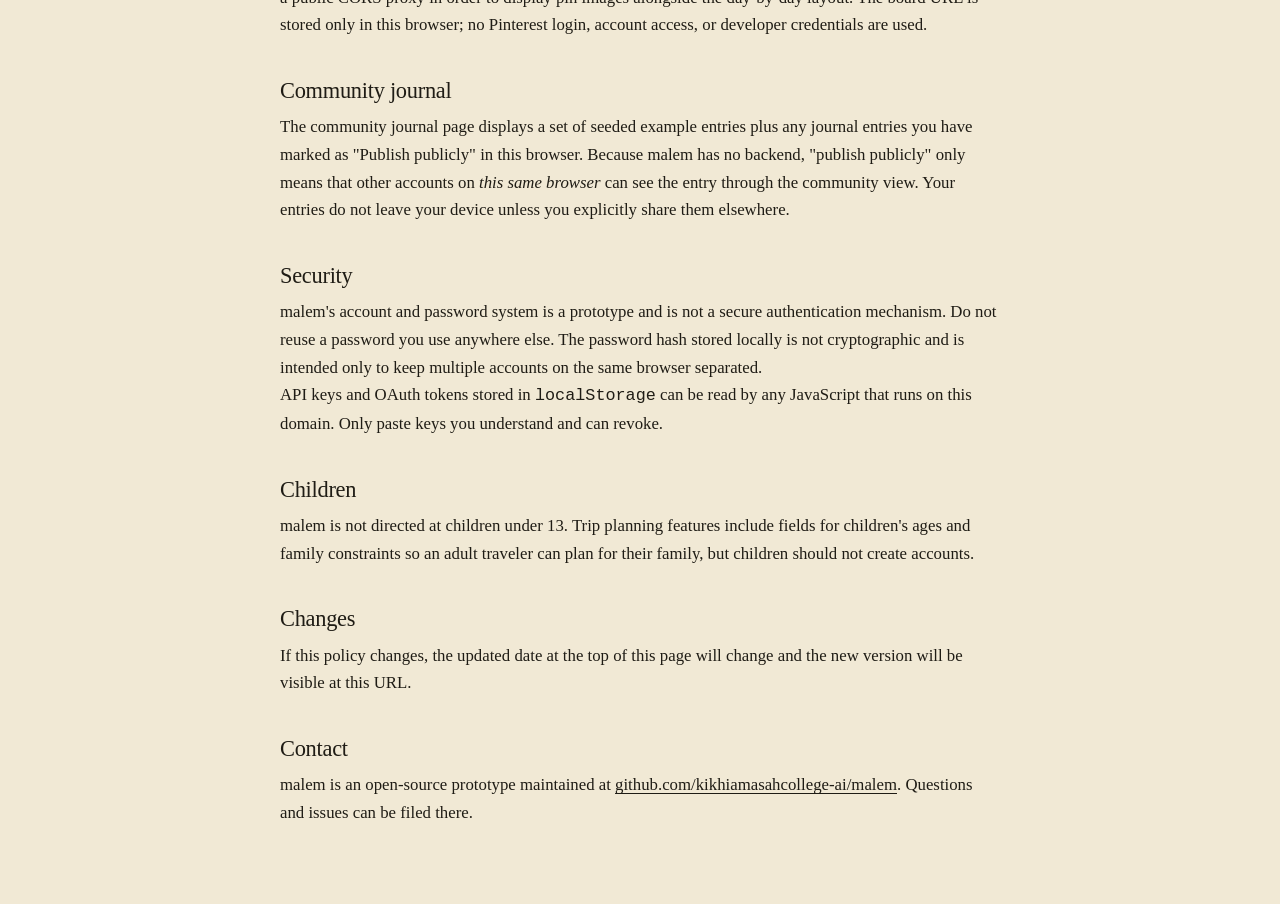
==== commit 96d3c788: "pinterest: paste a board URL, no developer app required Replace the OAuth 2.0 PKCE flow (which requi" ====
--- a/privacy.html
+++ b/privacy.html
@@ -67,7 +67,7 @@
   <p>If you paste an Anthropic API key, your chat prompts are sent directly from your browser to <a href="https://api.anthropic.com" target="_blank" rel="noopener">api.anthropic.com</a> using that key. See <a href="https://www.anthropic.com/legal/privacy" target="_blank" rel="noopener">Anthropic's privacy policy</a>.</p>
 
   <h3>Pinterest</h3>
-  <p>If you connect Pinterest, malem starts an OAuth 2.0 authorization flow (with PKCE) against <a href="https://www.pinterest.com" target="_blank" rel="noopener">pinterest.com</a> using the App ID you provide. When you approve access, Pinterest returns an access token to your browser. malem uses that token to request the list of your boards and, for the single board you select, the images on that board — nothing more. Both the App ID and the access token are stored only in this browser. See <a href="https://policy.pinterest.com/en/privacy-policy" target="_blank" rel="noopener">Pinterest's privacy policy</a>.</p>
+  <p>If you paste a public Pinterest board URL in Settings, malem does two things: (1) it embeds Pinterest's own board widget on the Outfit inspiration page — this loads a script from <code>assets.pinterest.com</code> which is subject to <a href="https://policy.pinterest.com/en/privacy-policy" target="_blank" rel="noopener">Pinterest's own privacy policy</a> — and (2) it fetches the board's public RSS feed through a public CORS proxy in order to display pin images alongside the day-by-day layout. The board URL is stored only in this browser; no Pinterest login, account access, or developer credentials are used.</p>
 
   <h2>Community journal</h2>
   <p>The community journal page displays a set of seeded example entries plus any journal entries you have marked as "Publish publicly" in this browser. Because malem has no backend, "publish publicly" only means that other accounts on <em>this same browser</em> can see the entry through the community view. Your entries do not leave your device unless you explicitly share them elsewhere.</p>
--- a/styles.css
+++ b/styles.css
@@ -887,6 +887,22 @@
 }
 .side-context .actions button { margin: 0; text-align: left; }
 
+/* Pinterest board embed on the Outfits page */
+.pinterest-embed {
+  border: 1px solid var(--hairline);
+  border-radius: var(--radius-lg);
+  padding: 1.25rem 1.5rem 1.5rem;
+  background: var(--surface);
+  margin: 0 0 2rem;
+  box-shadow: var(--shadow);
+}
+.pinterest-embed .eyebrow { display: block; margin-bottom: .8rem; }
+.pinterest-embed a[data-pin-do] {
+  color: var(--ink-2);
+  text-decoration: underline;
+  font-family: var(--font-serif);
+}
+
 /* --- Connected accounts tiles (Settings sheet) --- */
 .conn-tile {
   border: 1px solid var(--hairline);
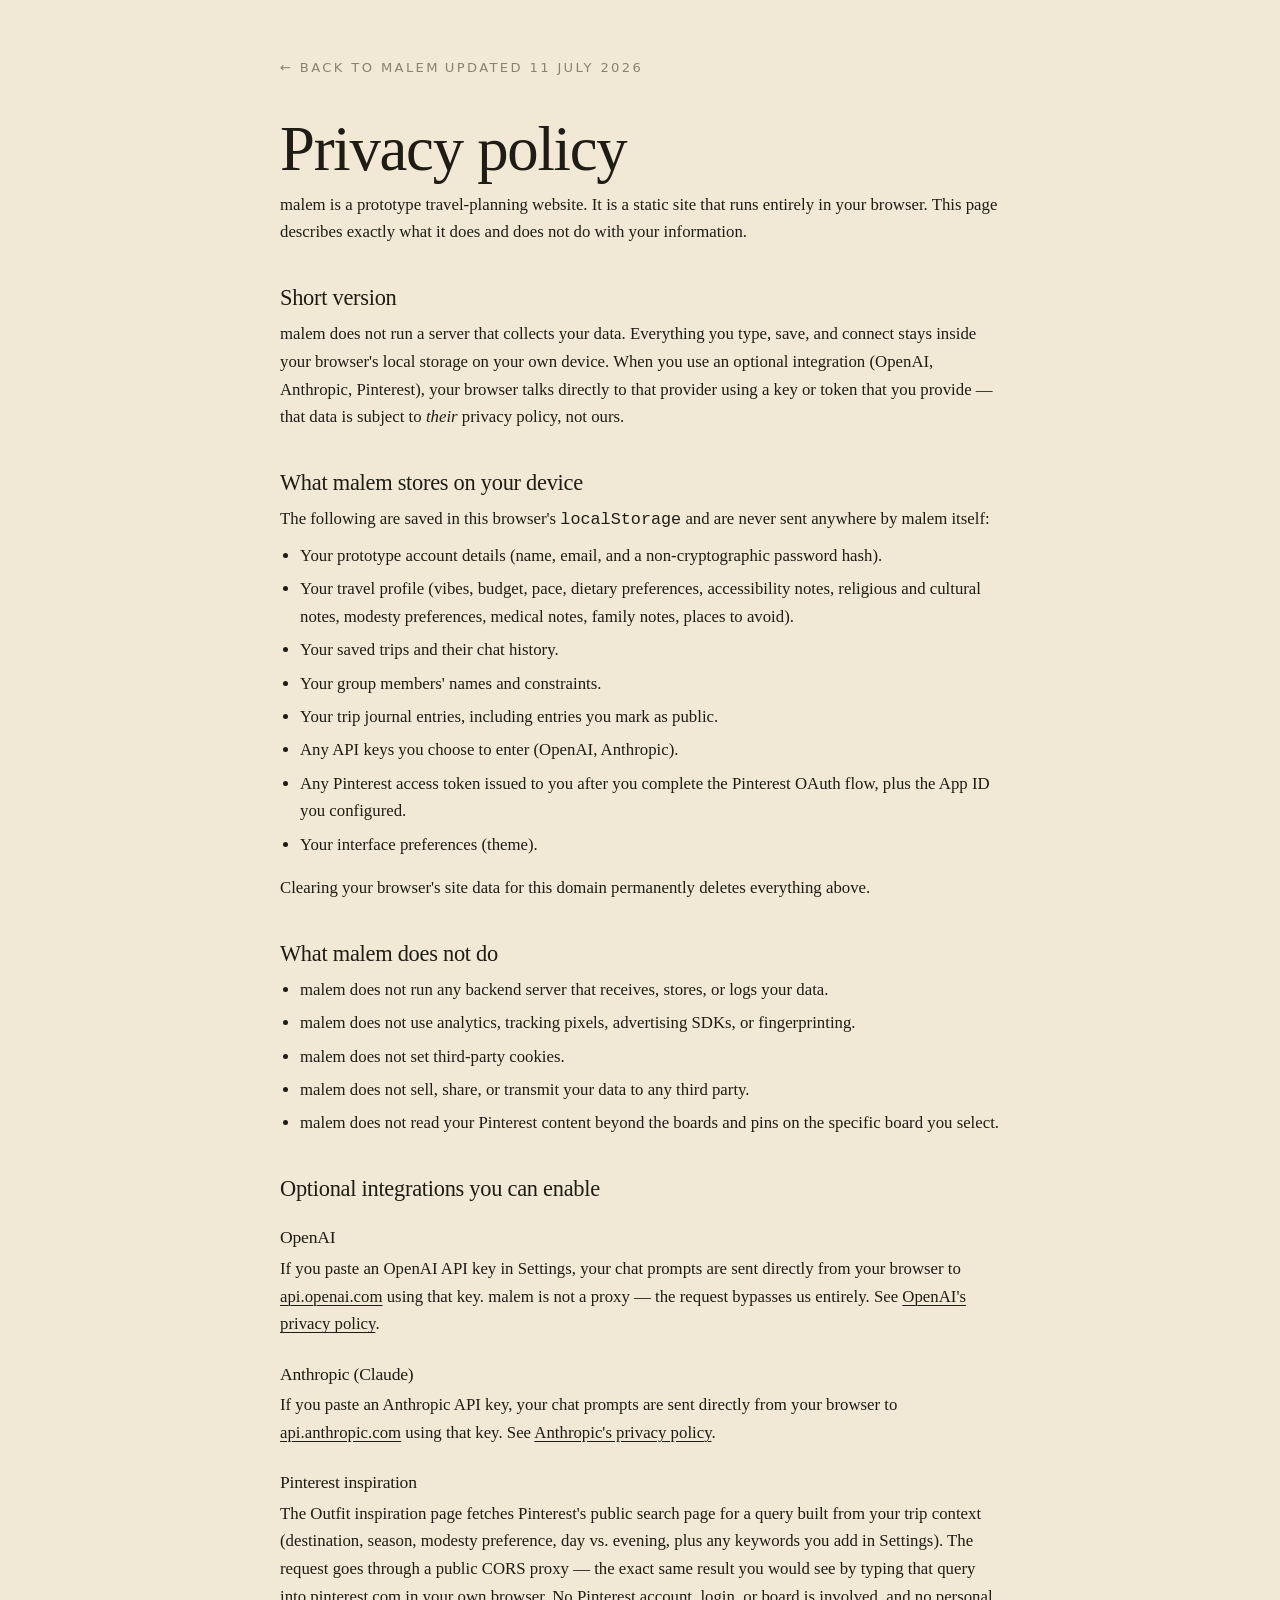
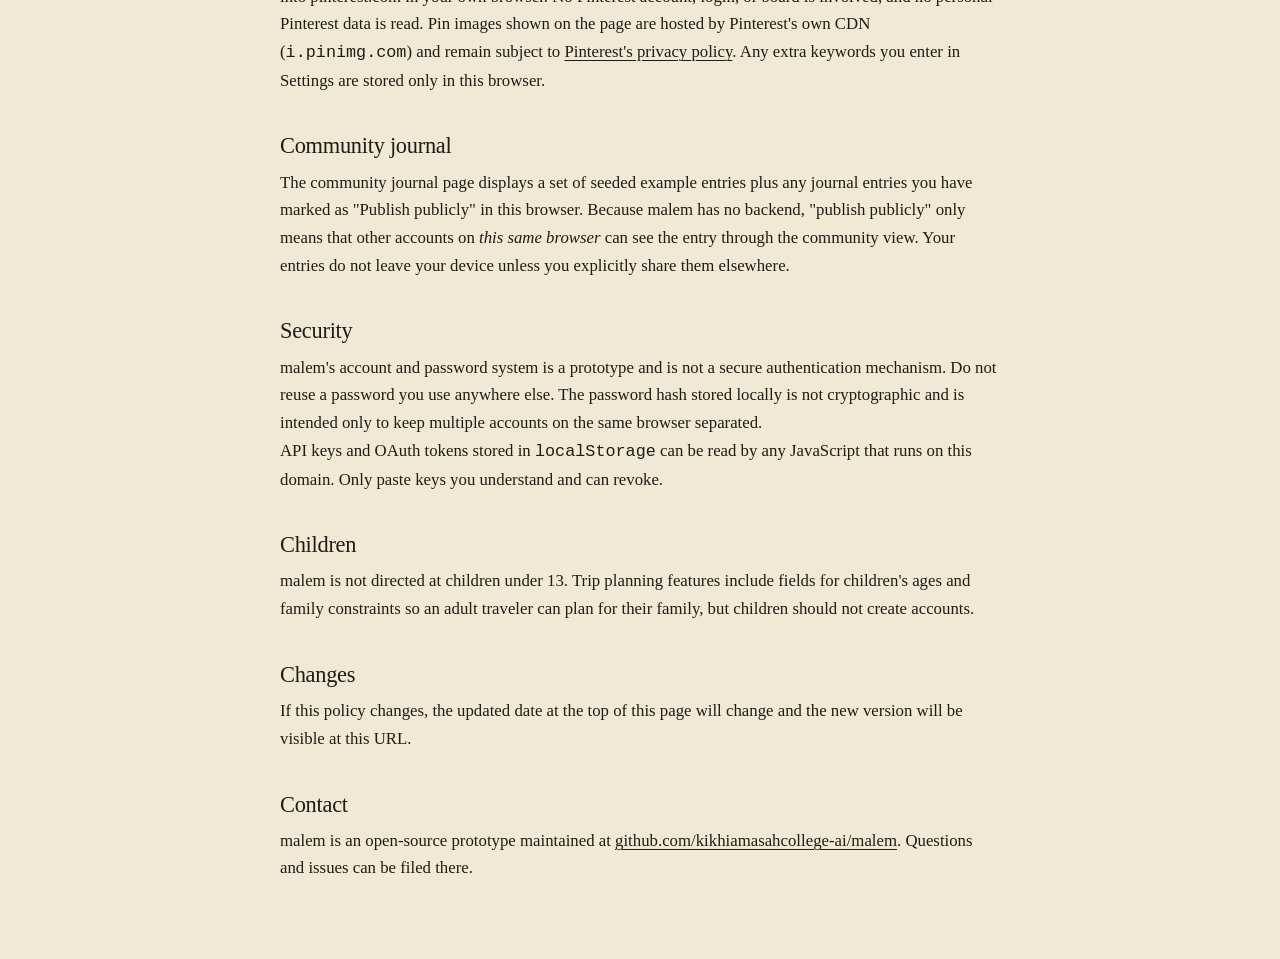
==== commit 908c4495: "pinterest: outfits from search, not from a personal board Replace the "paste your board URL" flow wi" ====
--- a/privacy.html
+++ b/privacy.html
@@ -66,8 +66,8 @@
   <h3>Anthropic (Claude)</h3>
   <p>If you paste an Anthropic API key, your chat prompts are sent directly from your browser to <a href="https://api.anthropic.com" target="_blank" rel="noopener">api.anthropic.com</a> using that key. See <a href="https://www.anthropic.com/legal/privacy" target="_blank" rel="noopener">Anthropic's privacy policy</a>.</p>
 
-  <h3>Pinterest</h3>
-  <p>If you paste a public Pinterest board URL in Settings, malem does two things: (1) it embeds Pinterest's own board widget on the Outfit inspiration page — this loads a script from <code>assets.pinterest.com</code> which is subject to <a href="https://policy.pinterest.com/en/privacy-policy" target="_blank" rel="noopener">Pinterest's own privacy policy</a> — and (2) it fetches the board's public RSS feed through a public CORS proxy in order to display pin images alongside the day-by-day layout. The board URL is stored only in this browser; no Pinterest login, account access, or developer credentials are used.</p>
+  <h3>Pinterest inspiration</h3>
+  <p>The Outfit inspiration page fetches Pinterest's public search page for a query built from your trip context (destination, season, modesty preference, day vs. evening, plus any keywords you add in Settings). The request goes through a public CORS proxy — the exact same result you would see by typing that query into pinterest.com in your own browser. No Pinterest account, login, or board is involved, and no personal Pinterest data is read. Pin images shown on the page are hosted by Pinterest's own CDN (<code>i.pinimg.com</code>) and remain subject to <a href="https://policy.pinterest.com/en/privacy-policy" target="_blank" rel="noopener">Pinterest's privacy policy</a>. Any extra keywords you enter in Settings are stored only in this browser.</p>
 
   <h2>Community journal</h2>
   <p>The community journal page displays a set of seeded example entries plus any journal entries you have marked as "Publish publicly" in this browser. Because malem has no backend, "publish publicly" only means that other accounts on <em>this same browser</em> can see the entry through the community view. Your entries do not leave your device unless you explicitly share them elsewhere.</p>
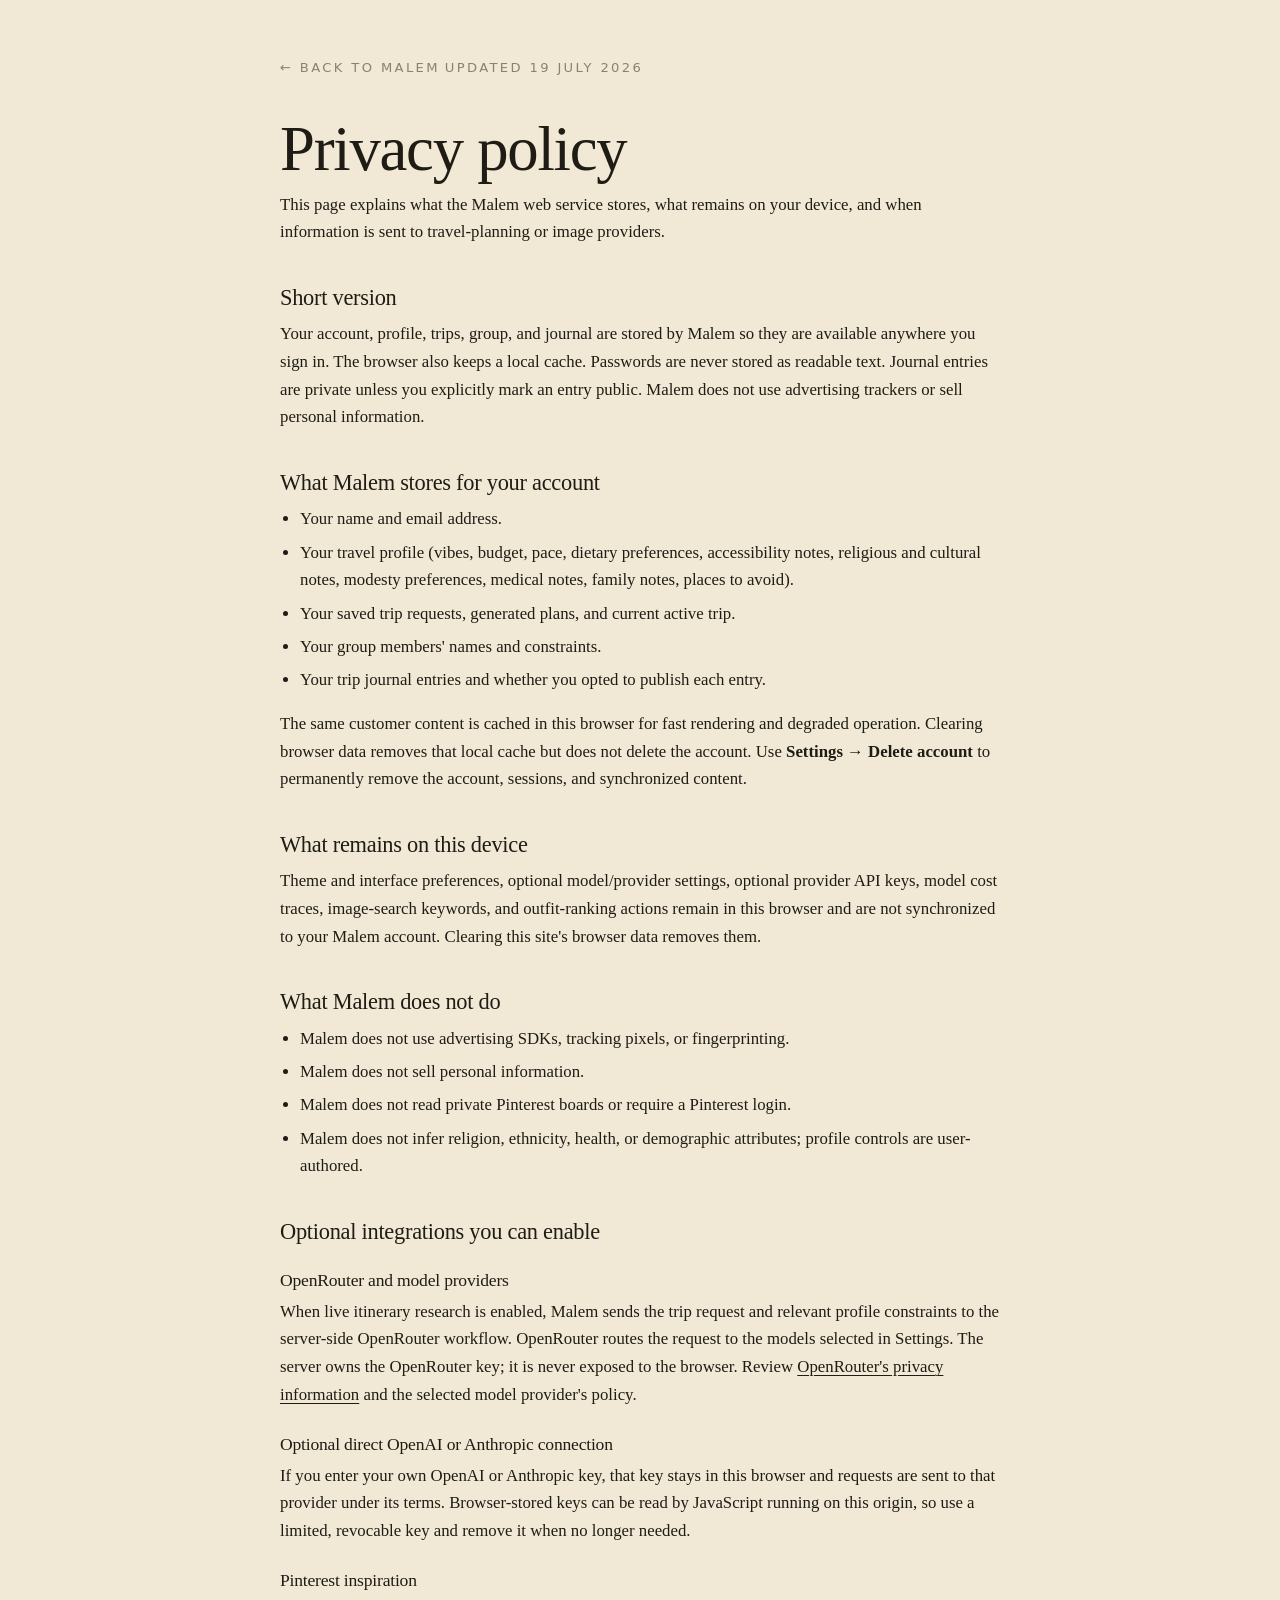
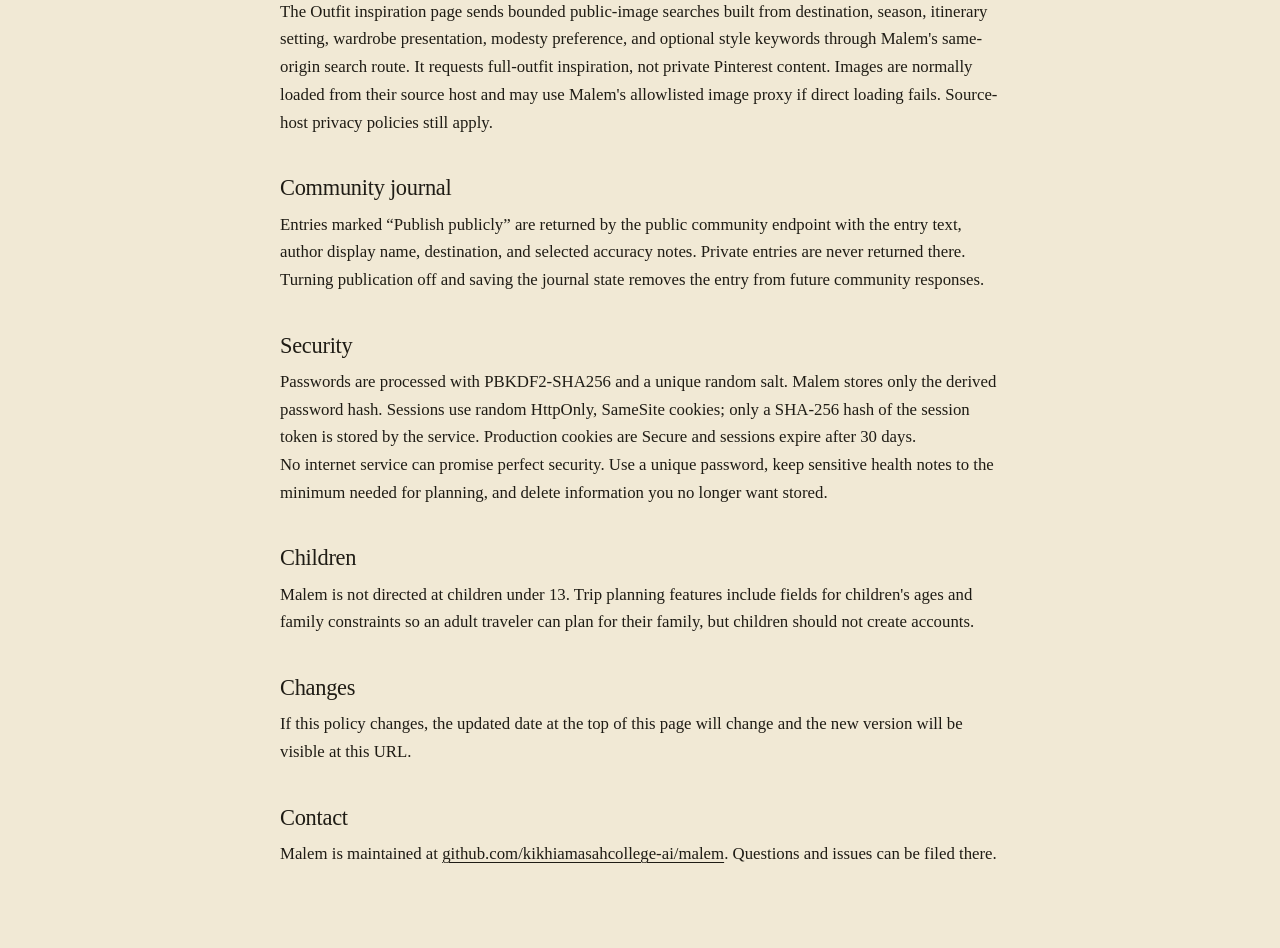
==== commit 6ed78fde: "ship version 7 production release" ====
--- a/privacy.html
+++ b/privacy.html
@@ -4,7 +4,7 @@
 <meta charset="utf-8" />
 <meta name="viewport" content="width=device-width,initial-scale=1,viewport-fit=cover" />
 <title>Privacy policy — malem</title>
-<meta name="description" content="malem is a client-side travel-planning prototype. This page describes exactly what it does and does not do with your data." />
+<meta name="description" content="How malem stores account and trip data, uses travel providers, and handles public journal entries." />
 <link rel="icon" href="data:image/svg+xml,%3Csvg xmlns='http://www.w3.org/2000/svg' viewBox='0 0 100 100'%3E%3Ccircle cx='50' cy='50' r='6' fill='%231F1C15'/%3E%3C/svg%3E" />
 <link rel="stylesheet" href="./styles.css" />
 <style>
@@ -28,62 +28,60 @@
 <div class="doc">
   <a class="back" href="./">← Back to malem</a>
 
-  <span class="updated">Updated 11 July 2026</span>
+  <span class="updated">Updated 19 July 2026</span>
   <h1>Privacy policy</h1>
-  <p>malem is a prototype travel-planning website. It is a static site that runs entirely in your browser. This page describes exactly what it does and does not do with your information.</p>
+  <p>This page explains what the Malem web service stores, what remains on your device, and when information is sent to travel-planning or image providers.</p>
 
   <h2>Short version</h2>
-  <p>malem does not run a server that collects your data. Everything you type, save, and connect stays inside your browser's local storage on your own device. When you use an optional integration (OpenAI, Anthropic, Pinterest), your browser talks directly to that provider using a key or token that you provide — that data is subject to <em>their</em> privacy policy, not ours.</p>
+  <p>Your account, profile, trips, group, and journal are stored by Malem so they are available anywhere you sign in. The browser also keeps a local cache. Passwords are never stored as readable text. Journal entries are private unless you explicitly mark an entry public. Malem does not use advertising trackers or sell personal information.</p>
 
-  <h2>What malem stores on your device</h2>
-  <p>The following are saved in this browser's <code>localStorage</code> and are never sent anywhere by malem itself:</p>
+  <h2>What Malem stores for your account</h2>
   <ul>
-    <li>Your prototype account details (name, email, and a non-cryptographic password hash).</li>
+    <li>Your name and email address.</li>
     <li>Your travel profile (vibes, budget, pace, dietary preferences, accessibility notes, religious and cultural notes, modesty preferences, medical notes, family notes, places to avoid).</li>
-    <li>Your saved trips and their chat history.</li>
+    <li>Your saved trip requests, generated plans, and current active trip.</li>
     <li>Your group members' names and constraints.</li>
-    <li>Your trip journal entries, including entries you mark as public.</li>
-    <li>Any API keys you choose to enter (OpenAI, Anthropic).</li>
-    <li>Any Pinterest access token issued to you after you complete the Pinterest OAuth flow, plus the App ID you configured.</li>
-    <li>Your interface preferences (theme).</li>
+    <li>Your trip journal entries and whether you opted to publish each entry.</li>
   </ul>
-  <p>Clearing your browser's site data for this domain permanently deletes everything above.</p>
+  <p>The same customer content is cached in this browser for fast rendering and degraded operation. Clearing browser data removes that local cache but does not delete the account. Use <strong>Settings → Delete account</strong> to permanently remove the account, sessions, and synchronized content.</p>
 
-  <h2>What malem does not do</h2>
+  <h2>What remains on this device</h2>
+  <p>Theme and interface preferences, optional model/provider settings, optional provider API keys, model cost traces, image-search keywords, and outfit-ranking actions remain in this browser and are not synchronized to your Malem account. Clearing this site's browser data removes them.</p>
+
+  <h2>What Malem does not do</h2>
   <ul>
-    <li>malem does not run any backend server that receives, stores, or logs your data.</li>
-    <li>malem does not use analytics, tracking pixels, advertising SDKs, or fingerprinting.</li>
-    <li>malem does not set third-party cookies.</li>
-    <li>malem does not sell, share, or transmit your data to any third party.</li>
-    <li>malem does not read your Pinterest content beyond the boards and pins on the specific board you select.</li>
+    <li>Malem does not use advertising SDKs, tracking pixels, or fingerprinting.</li>
+    <li>Malem does not sell personal information.</li>
+    <li>Malem does not read private Pinterest boards or require a Pinterest login.</li>
+    <li>Malem does not infer religion, ethnicity, health, or demographic attributes; profile controls are user-authored.</li>
   </ul>
 
   <h2>Optional integrations you can enable</h2>
 
-  <h3>OpenAI</h3>
-  <p>If you paste an OpenAI API key in Settings, your chat prompts are sent directly from your browser to <a href="https://api.openai.com" target="_blank" rel="noopener">api.openai.com</a> using that key. malem is not a proxy — the request bypasses us entirely. See <a href="https://openai.com/policies/privacy-policy" target="_blank" rel="noopener">OpenAI's privacy policy</a>.</p>
+  <h3>OpenRouter and model providers</h3>
+  <p>When live itinerary research is enabled, Malem sends the trip request and relevant profile constraints to the server-side OpenRouter workflow. OpenRouter routes the request to the models selected in Settings. The server owns the OpenRouter key; it is never exposed to the browser. Review <a href="https://openrouter.ai/privacy" target="_blank" rel="noopener">OpenRouter's privacy information</a> and the selected model provider's policy.</p>
 
-  <h3>Anthropic (Claude)</h3>
-  <p>If you paste an Anthropic API key, your chat prompts are sent directly from your browser to <a href="https://api.anthropic.com" target="_blank" rel="noopener">api.anthropic.com</a> using that key. See <a href="https://www.anthropic.com/legal/privacy" target="_blank" rel="noopener">Anthropic's privacy policy</a>.</p>
+  <h3>Optional direct OpenAI or Anthropic connection</h3>
+  <p>If you enter your own OpenAI or Anthropic key, that key stays in this browser and requests are sent to that provider under its terms. Browser-stored keys can be read by JavaScript running on this origin, so use a limited, revocable key and remove it when no longer needed.</p>
 
   <h3>Pinterest inspiration</h3>
-  <p>The Outfit inspiration page fetches Pinterest's public search page for a query built from your trip context (destination, season, modesty preference, day vs. evening, plus any keywords you add in Settings). The request goes through a public CORS proxy — the exact same result you would see by typing that query into pinterest.com in your own browser. No Pinterest account, login, or board is involved, and no personal Pinterest data is read. Pin images shown on the page are hosted by Pinterest's own CDN (<code>i.pinimg.com</code>) and remain subject to <a href="https://policy.pinterest.com/en/privacy-policy" target="_blank" rel="noopener">Pinterest's privacy policy</a>. Any extra keywords you enter in Settings are stored only in this browser.</p>
+  <p>The Outfit inspiration page sends bounded public-image searches built from destination, season, itinerary setting, wardrobe presentation, modesty preference, and optional style keywords through Malem's same-origin search route. It requests full-outfit inspiration, not private Pinterest content. Images are normally loaded from their source host and may use Malem's allowlisted image proxy if direct loading fails. Source-host privacy policies still apply.</p>
 
   <h2>Community journal</h2>
-  <p>The community journal page displays a set of seeded example entries plus any journal entries you have marked as "Publish publicly" in this browser. Because malem has no backend, "publish publicly" only means that other accounts on <em>this same browser</em> can see the entry through the community view. Your entries do not leave your device unless you explicitly share them elsewhere.</p>
+  <p>Entries marked “Publish publicly” are returned by the public community endpoint with the entry text, author display name, destination, and selected accuracy notes. Private entries are never returned there. Turning publication off and saving the journal state removes the entry from future community responses.</p>
 
   <h2>Security</h2>
-  <p>malem's account and password system is a prototype and is not a secure authentication mechanism. Do not reuse a password you use anywhere else. The password hash stored locally is not cryptographic and is intended only to keep multiple accounts on the same browser separated.</p>
-  <p>API keys and OAuth tokens stored in <code>localStorage</code> can be read by any JavaScript that runs on this domain. Only paste keys you understand and can revoke.</p>
+  <p>Passwords are processed with PBKDF2-SHA256 and a unique random salt. Malem stores only the derived password hash. Sessions use random HttpOnly, SameSite cookies; only a SHA-256 hash of the session token is stored by the service. Production cookies are Secure and sessions expire after 30 days.</p>
+  <p>No internet service can promise perfect security. Use a unique password, keep sensitive health notes to the minimum needed for planning, and delete information you no longer want stored.</p>
 
   <h2>Children</h2>
-  <p>malem is not directed at children under 13. Trip planning features include fields for children's ages and family constraints so an adult traveler can plan for their family, but children should not create accounts.</p>
+  <p>Malem is not directed at children under 13. Trip planning features include fields for children's ages and family constraints so an adult traveler can plan for their family, but children should not create accounts.</p>
 
   <h2>Changes</h2>
   <p>If this policy changes, the updated date at the top of this page will change and the new version will be visible at this URL.</p>
 
   <h2>Contact</h2>
-  <p>malem is an open-source prototype maintained at <a href="https://github.com/kikhiamasahcollege-ai/malem" target="_blank" rel="noopener">github.com/kikhiamasahcollege-ai/malem</a>. Questions and issues can be filed there.</p>
+  <p>Malem is maintained at <a href="https://github.com/kikhiamasahcollege-ai/malem" target="_blank" rel="noopener">github.com/kikhiamasahcollege-ai/malem</a>. Questions and issues can be filed there.</p>
 </div>
 </body>
 </html>
--- a/styles.css
+++ b/styles.css
@@ -32,6 +32,37 @@
   --font-serif: 'Iowan Old Style', 'Palatino', 'Palatino Linotype', 'Book Antiqua', 'Georgia', serif;
   --font-sans:  system-ui, -apple-system, 'Helvetica Neue', 'Segoe UI', Roboto, Arial, sans-serif;
 }
+
+.global-status {
+  position: fixed;
+  z-index: 1000;
+  right: 1rem;
+  bottom: 1rem;
+  max-width: min(28rem, calc(100vw - 2rem));
+  padding: .75rem 1rem;
+  border: 1px solid var(--line);
+  border-radius: var(--radius);
+  background: var(--surface);
+  color: var(--ink);
+  box-shadow: var(--shadow);
+  transition: opacity .2s ease, transform .2s ease;
+}
+.global-status:empty {
+  pointer-events: none;
+  opacity: 0;
+  transform: translateY(.5rem);
+}
+
+.server-required {
+  width: min(38rem, calc(100% - 2rem));
+  margin: 12vh auto;
+  padding: clamp(1.5rem, 5vw, 3rem);
+  border: 1px solid var(--hairline);
+  border-radius: var(--radius-lg);
+  background: var(--surface);
+}
+.server-required h1 { margin: .5rem 0 1rem; }
+.server-required code { font-size: .9em; }
 
 @media (prefers-color-scheme: dark) {
   :root {
@@ -282,6 +313,20 @@
   padding: .5rem .8rem; font: inherit; font-size: .82rem;
   color: var(--ink); cursor: pointer;
 }
+
+/* Desktop sidebar collapse control */
+.sidebar-collapse {
+  position: fixed; top: 1.2rem; left: 13.2rem; z-index: 31;
+  width: 2rem; height: 2rem; display: grid; place-items: center;
+  border: 1px solid var(--hairline); border-radius: 999px;
+  background: var(--surface); color: var(--ink); cursor: pointer;
+  font: 400 1.45rem/1 var(--font-serif);
+  transition: left .2s ease, transform .2s ease, box-shadow .2s ease;
+}
+.sidebar-collapse:hover { box-shadow: var(--shadow); }
+.dash[data-sidebar-collapsed="true"] { grid-template-columns: 1fr; }
+.dash[data-sidebar-collapsed="true"] .sidebar { display: none; }
+.dash[data-sidebar-collapsed="true"] .sidebar-collapse { left: 1rem; }
 
 /* Main content area */
 .content {
@@ -639,8 +684,10 @@
     box-shadow: var(--shadow);
     border-right: 1px solid var(--hairline);
   }
+  .dash[data-sidebar-collapsed="true"] .sidebar { display: flex; }
   .dash[data-nav-open="true"] .sidebar { transform: translateX(0); }
   .side-toggle { display: inline-flex; }
+  .sidebar-collapse { display: none; }
   .content { padding: 4.5rem 1.4rem 3rem; }
   .itin-block { grid-template-columns: 74px 1fr; }
   .reminders li { grid-template-columns: 110px 1fr; }
@@ -954,3 +1001,405 @@
 
 /* Screen states */
 .dash[hidden], .gate[hidden] { display: none; }
+
+/* --- Outfit tiles as Pinterest links --- */
+.moodboard a.pin { text-decoration: none; color: inherit; cursor: pointer; }
+.moodboard a.pin:focus-visible { outline: 2px solid var(--ink); outline-offset: 2px; }
+.pin-badge {
+  position: absolute; top: 10px; right: 10px; z-index: 3;
+  font-family: var(--font-sans); font-size: .62rem; letter-spacing: .1em; text-transform: uppercase;
+  background: rgba(20, 15, 10, .62); color: #fff; padding: .28rem .5rem; border-radius: 999px;
+  opacity: 0; transform: translateY(-2px); transition: opacity .18s ease, transform .18s ease;
+}
+@supports (backdrop-filter: blur(4px)) { .pin-badge { backdrop-filter: blur(4px); } }
+.moodboard .pin:hover .pin-badge,
+.moodboard .pin:focus-visible .pin-badge { opacity: 1; transform: translateY(0); }
+
+/* --- Shuffles-style outfit collage boards --- */
+.shuffle-grid { columns: 2 260px; column-gap: 1.25rem; margin-top: 1rem; }
+.shuffle-card {
+  break-inside: avoid; margin: 0 0 1.25rem;
+  background: var(--surface); border: 1px solid var(--hairline);
+  border-radius: var(--radius-lg); overflow: hidden;
+}
+.shuffle-board {
+  position: relative; aspect-ratio: 4 / 5; overflow: hidden;
+  background: linear-gradient(155deg, #faf7f0 0%, #efe9dc 100%);
+}
+.shuffle-item {
+  position: absolute; transform: rotate(var(--rot, 0deg));
+  display: flex; align-items: center; justify-content: center;
+}
+.shuffle-item img {
+  width: 100%; height: auto; display: none;
+  mix-blend-mode: multiply;                 /* white product backgrounds drop out */
+  filter: drop-shadow(0 8px 12px rgba(40, 30, 20, .14));
+}
+.shuffle-item.hasimg img { display: block; }
+.shuffle-item.hasimg .chip { display: none; }
+.shuffle-item .chip {
+  font-family: var(--font-sans); font-size: .62rem; line-height: 1.25; text-align: center;
+  background: rgba(255, 255, 255, .8); border: 1px solid var(--hairline);
+  border-radius: 10px; padding: .35rem .5rem; color: var(--ink-2); max-width: 100%;
+}
+.shuffle-item .chip .k {
+  display: block; font-size: .54rem; letter-spacing: .12em; text-transform: uppercase;
+  color: var(--ink-3); margin-bottom: .12rem;
+}
+.shuffle-pin {
+  position: absolute; bottom: 8px; right: 8px; z-index: 20;
+  font-family: var(--font-sans); font-size: .6rem; letter-spacing: .1em; text-transform: uppercase;
+  background: rgba(20, 15, 10, .6); color: #fff; padding: .25rem .5rem;
+  border-radius: 999px; text-decoration: none; opacity: 0; transition: opacity .18s ease;
+}
+.shuffle-board:hover .shuffle-pin { opacity: 1; }
+.shuffle-caption { padding: .85rem 1rem 1rem; }
+.shuffle-caption .eyebrow { display: block; margin-bottom: .3rem; }
+.shuffle-caption .look-items {
+  list-style: none; padding: 0; margin: .3rem 0 0; display: grid; gap: .3rem; font-family: var(--font-serif);
+}
+.shuffle-caption .look-items li {
+  display: grid; grid-template-columns: 76px 1fr; gap: .55rem;
+  border-top: 1px solid var(--hairline); padding-top: .3rem; font-size: .92rem; line-height: 1.35;
+}
+.shuffle-caption .look-items li:first-child { border-top: 0; padding-top: 0; }
+.shuffle-caption .look-items .k {
+  color: var(--ink-3); font-family: var(--font-sans);
+  font-size: .66rem; letter-spacing: .16em; text-transform: uppercase; padding-top: .2rem;
+}
+.shuffle-caption .meta { color: var(--ink-3); font-size: .82rem; margin-top: .5rem; font-style: italic; }
+
+/* --- Personalized outfit curation feed --- */
+.recommendation-explainer {
+  display: grid; grid-template-columns: repeat(3, minmax(0, 1fr)); gap: .7rem;
+  padding: .85rem; margin: 0 0 1.5rem; border: 1px solid var(--hairline);
+  border-radius: var(--radius-lg); background: var(--surface-2);
+}
+.recommendation-explainer > div { display: grid; grid-template-columns: 10px 1fr; column-gap: .55rem; align-items: center; }
+.recommendation-explainer strong { font-size: .76rem; font-family: var(--font-sans); letter-spacing: .04em; }
+.recommendation-explainer small { grid-column: 2; color: var(--ink-3); font-size: .68rem; margin-top: .08rem; }
+.algorithm-dot { width: 8px; height: 8px; border-radius: 50%; grid-row: 1 / span 2; }
+.algorithm-dot.visual { background: #b36a3c; }.algorithm-dot.text { background: #466b7a; }.algorithm-dot.behavior { background: #6d638b; }
+.curation-grid { display: grid; grid-template-columns: repeat(auto-fit, minmax(min(100%, 480px), 1fr)); gap: 1.25rem; }
+.curation-card { border: 1px solid var(--hairline); border-radius: var(--radius-lg); background: var(--surface); overflow: hidden; }
+.curation-heading { display: flex; justify-content: space-between; gap: 1rem; align-items: start; padding: 1rem 1rem .75rem; }
+.curation-heading p { color: var(--ink-3); font-size: .78rem; margin-top: .25rem; }
+.live-chip { flex: none; font-size: .59rem; text-transform: uppercase; letter-spacing: .1em; color: var(--ink-3); border: 1px solid var(--hairline); border-radius: 99px; padding: .2rem .42rem; }
+.ranked-pins { display: grid; grid-template-columns: repeat(3, 1fr); gap: 3px; background: var(--hairline); }
+.ranked-pin { min-width: 0; background: var(--surface); position: relative; }
+.pin-image-button { display: block; position: relative; width: 100%; aspect-ratio: 3 / 4; border: 0; padding: 0; overflow: hidden; background: var(--surface-2); cursor: zoom-in; }
+.pin-image-button img { width: 100%; height: 100%; object-fit: cover; display: block; transition: transform .25s ease; }
+.pin-image-button:hover img { transform: scale(1.025); }
+.rank-badge { position: absolute; left: .4rem; bottom: .4rem; padding: .2rem .4rem; border-radius: 99px; background: rgba(20,16,12,.7); color: #fff; font-size: .56rem; letter-spacing: .035em; }
+.ranked-pin-meta { display: grid; gap: .18rem; padding: .48rem .55rem .38rem; }
+.ranked-pin-meta strong { font-family: var(--font-serif); font-size: .75rem; line-height: 1.2; font-weight: 400; white-space: nowrap; overflow: hidden; text-overflow: ellipsis; }
+.ranked-pin-meta span { color: var(--ink-3); font-size: .55rem; line-height: 1.3; }
+.pin-actions { display: flex; flex-wrap: wrap; gap: .25rem; padding: 0 .5rem .55rem; }
+.pin-actions button, .text-button { border: 0; background: transparent; color: var(--ink-2); padding: .18rem .28rem; font: inherit; font-size: .58rem; cursor: pointer; text-decoration: underline; text-underline-offset: .18em; }
+.pin-actions button[aria-pressed="true"] { color: var(--ink); font-weight: 700; text-decoration: none; }
+.ranked-pin.is-zoomed { grid-column: span 2; }
+.ranked-pin.is-zoomed .pin-image-button { aspect-ratio: 4 / 5; cursor: zoom-out; }
+.ranked-pin.image-failed .pin-image-button::after { content: 'Image unavailable'; position: absolute; inset: 0; display: grid; place-items: center; color: var(--ink-3); font-size: .7rem; }
+.ranked-pin.image-failed img { opacity: 0; }
+.wardrobe-brief { padding: .75rem 1rem 1rem; border-top: 1px solid var(--hairline); }
+.wardrobe-brief summary { cursor: pointer; color: var(--ink-3); font-size: .72rem; }
+.wardrobe-brief .look-items { list-style: none; padding: .6rem 0 0; margin: 0; display: grid; gap: .25rem; }
+.wardrobe-brief .look-items li { display: grid; grid-template-columns: 70px 1fr; gap: .5rem; font-family: var(--font-serif); font-size: .78rem; }
+.wardrobe-brief .look-items .k { font-family: var(--font-sans); color: var(--ink-3); font-size: .58rem; letter-spacing: .12em; text-transform: uppercase; padding-top: .18rem; }
+.pin-skeleton { aspect-ratio: 3 / 4; background: linear-gradient(100deg, var(--surface-2) 20%, var(--bg) 45%, var(--surface-2) 70%); background-size: 200% 100%; animation: pin-shimmer 1.25s linear infinite; }
+.recommendation-empty { grid-column: 1 / -1; padding: 2rem; background: var(--surface); color: var(--ink-3); font-size: .82rem; }
+@keyframes pin-shimmer { to { background-position-x: -200%; } }
+@media (max-width: 640px) {
+  .recommendation-explainer { grid-template-columns: 1fr; }
+  .ranked-pins { grid-template-columns: repeat(2, 1fr); }
+}
+
+/* Generated outfit workflow */
+.outfit-ai-status {
+  display: flex; align-items: center; gap: .85rem; padding: 1.1rem;
+  border: 1px solid var(--hairline); border-radius: var(--radius-lg); background: var(--surface);
+}
+.outfit-ai-status > div { display: grid; gap: .2rem; }
+.outfit-ai-status small { color: var(--ink-3); }
+.spinner-dot {
+  width: .75rem; height: .75rem; flex: none; border-radius: 50%; background: var(--accent);
+  animation: outfit-pulse 1s ease-in-out infinite alternate;
+}
+@keyframes outfit-pulse { to { opacity: .25; transform: scale(.72); } }
+.outfit-context-strip {
+  display: flex; justify-content: space-between; align-items: center; gap: 1rem;
+  margin: -0.6rem 0 1.2rem;
+}
+.outfit-context-strip > div { display: flex; flex-wrap: wrap; gap: .35rem; }
+.outfit-context-strip span,
+.outfit-notes span {
+  border: 1px solid var(--hairline); border-radius: 999px; padding: .22rem .5rem;
+  color: var(--ink-2); background: var(--surface-2); font-size: .66rem;
+}
+.generated-outfit-grid { display: grid; grid-template-columns: repeat(auto-fit, minmax(min(100%, 480px), 1fr)); gap: 1.25rem; }
+.generated-outfit-card {
+  display: grid; grid-template-columns: minmax(180px, .92fr) minmax(220px, 1.08fr);
+  overflow: hidden; border: 1px solid var(--hairline); border-radius: var(--radius-lg); background: var(--surface);
+}
+.generated-outfit-media { position: relative; min-height: 24rem; background: var(--surface-2); }
+.generated-outfit-media .pin-skeleton { width: 100%; height: 100%; aspect-ratio: auto; }
+.generated-outfit-media img { width: 100%; height: 100%; object-fit: cover; display: block; }
+.generated-progress {
+  position: absolute; inset: auto 0 1rem; text-align: center; color: var(--ink-3);
+  font-size: .68rem; letter-spacing: .06em; text-transform: uppercase;
+}
+.qa-badge {
+  position: absolute; top: .65rem; left: .65rem; padding: .3rem .52rem; border-radius: 999px;
+  color: #fff; background: rgba(30, 75, 48, .84); font-size: .62rem; letter-spacing: .04em;
+}
+.qa-badge.warning { background: rgba(130, 75, 30, .88); }
+.generated-outfit-copy { display: grid; align-content: start; gap: .55rem; padding: 1rem; }
+.generated-outfit-copy h3 { margin: 0; font-family: var(--font-serif); font-size: 1.3rem; font-weight: 400; }
+.generated-outfit-copy p { margin: 0; color: var(--ink-2); font-size: .8rem; line-height: 1.45; }
+.outfit-notes { display: flex; flex-wrap: wrap; gap: .3rem; }
+.generated-outfit-copy .look-items { list-style: none; padding: .35rem 0; margin: 0; display: grid; gap: .3rem; }
+.generated-outfit-copy .look-items li {
+  display: grid; grid-template-columns: 70px 1fr; gap: .45rem;
+  border-top: 1px solid var(--hairline); padding-top: .3rem; font-family: var(--font-serif); font-size: .78rem;
+}
+.generated-outfit-copy .look-items .k {
+  color: var(--ink-3); font-family: var(--font-sans); font-size: .56rem;
+  letter-spacing: .12em; text-transform: uppercase; padding-top: .16rem;
+}
+.generated-qa { display: grid; gap: .18rem; padding: .55rem .65rem; border-radius: .5rem; background: var(--surface-2); }
+.generated-qa strong { font-size: .7rem; }
+.generated-qa span { color: var(--ink-3); font-size: .64rem; line-height: 1.4; }
+@media (max-width: 700px) {
+  .outfit-context-strip { align-items: flex-start; flex-direction: column; }
+  .generated-outfit-card { grid-template-columns: 1fr; }
+  .generated-outfit-media { min-height: 28rem; }
+}
+
+/* --- Live full-outfit inspiration boards --- */
+.vision-board-deck { display: grid; gap: clamp(1.5rem, 4vw, 3rem); }
+.vision-board-card {
+  overflow: hidden; border: 1px solid var(--hairline);
+  border-radius: calc(var(--radius-lg) + .35rem); background: var(--surface);
+  box-shadow: 0 18px 60px rgba(27, 20, 12, .08);
+}
+.vision-board-head {
+  display: flex; align-items: flex-start; justify-content: space-between;
+  gap: 1rem; padding: 1.15rem 1.25rem 1rem;
+}
+.vision-board-head h3 {
+  margin: .25rem 0 0; max-width: 22ch;
+  font: 400 clamp(1.55rem, 3vw, 2.35rem)/1.02 var(--font-serif);
+  letter-spacing: -.025em;
+}
+.vision-board-canvas {
+  position: relative; min-height: clamp(38rem, 67vw, 48rem);
+  overflow: hidden; isolation: isolate; background: #e9dfcf;
+  border-block: 1px solid rgba(75, 58, 38, .14);
+}
+.board-paper-texture {
+  position: absolute; inset: 0; z-index: -2;
+  background:
+    linear-gradient(118deg, transparent 0 48%, rgba(117, 86, 54, .05) 49%, transparent 50%),
+    radial-gradient(circle at 12% 20%, rgba(255,255,255,.6), transparent 25%),
+    radial-gradient(circle at 86% 76%, rgba(147,113,77,.12), transparent 28%),
+    repeating-linear-gradient(0deg, rgba(67,48,31,.018) 0 1px, transparent 1px 4px);
+}
+.board-paper-texture::after {
+  content: ''; position: absolute; width: 38%; aspect-ratio: 1;
+  right: -8%; top: -17%; border: 1px solid rgba(83, 62, 40, .22);
+  border-radius: 50%; box-shadow: inset 0 0 0 1.2rem rgba(255,255,255,.16);
+}
+.board-title-note,
+.board-editor-note {
+  position: absolute; z-index: 4; color: #3c3024;
+  text-transform: uppercase; letter-spacing: .16em;
+  font: 600 .64rem/1.35 var(--font-sans);
+}
+.board-title-note {
+  top: 1.25rem; left: 1.4rem; padding-bottom: .25rem;
+  border-bottom: 1px solid rgba(60, 48, 36, .35);
+}
+.board-editor-note {
+  right: 1.25rem; bottom: 1rem; max-width: 26ch;
+  padding: .6rem .75rem; background: rgba(248, 241, 226, .88);
+  transform: rotate(-1.5deg); box-shadow: 0 4px 18px rgba(55, 41, 27, .08);
+}
+.board-color-story {
+  position: absolute; z-index: 5; top: 1.05rem; right: 1.2rem;
+  display: flex; padding: .33rem; gap: .18rem; background: rgba(252,248,240,.86);
+  border: 1px solid rgba(84,63,40,.14); border-radius: 999px; transform: rotate(2deg);
+  box-shadow: 0 4px 14px rgba(58,43,28,.08);
+}
+.board-color-story i { width: .75rem; aspect-ratio: 1; display: block; border-radius: 50%; background: var(--swatch); }
+.board-sticker {
+  position: absolute; z-index: 5; left: 1.25rem; bottom: 1.15rem; padding: .45rem .65rem;
+  color: #35291e; background: #f3ca62; border-radius: 2px 9px 3px 8px;
+  box-shadow: 0 3px 10px rgba(58,43,28,.12); transform: rotate(-4deg);
+  font: 700 .55rem/1 var(--font-sans); text-transform: uppercase; letter-spacing: .14em;
+}
+.outfit-reference-grid {
+  position: relative; z-index: 2; min-height: inherit;
+  display: grid; grid-template-columns: repeat(3, minmax(0, 1fr));
+  gap: clamp(.65rem, 2vw, 1.15rem);
+  align-content: center; padding: 4.5rem clamp(1rem, 3vw, 2rem) 5.5rem;
+}
+.outfit-reference {
+  position: relative; min-width: 0; padding: .38rem .38rem .6rem;
+  color: #35291e; text-decoration: none; background: #f8f1e4;
+  border: 1px solid rgba(84,63,40,.12);
+  box-shadow: 0 12px 28px rgba(58,43,28,.16);
+  transform: rotate(var(--reference-rotate, 0deg));
+  transition: transform .2s ease, box-shadow .2s ease;
+}
+.outfit-reference:nth-child(3n + 1) { --reference-rotate: -1.8deg; }
+.outfit-reference:nth-child(3n + 2) { --reference-rotate: 1.2deg; }
+.outfit-reference:nth-child(3n) { --reference-rotate: -1deg; }
+.outfit-reference:hover {
+  z-index: 5; transform: rotate(0) translateY(-5px) scale(1.015);
+  box-shadow: 0 18px 38px rgba(58,43,28,.24);
+}
+.outfit-reference img {
+  display: block; width: 100%; aspect-ratio: 3 / 4; object-fit: cover;
+  background: #dfd3c1;
+}
+.outfit-reference > span:last-child {
+  display: block; padding: .45rem .15rem 0;
+  color: #776b5e; text-transform: uppercase; letter-spacing: .13em;
+  font: 600 .52rem/1.25 var(--font-sans);
+}
+.outfit-reference.image-failed img { opacity: 0; }
+.outfit-reference.image-failed::after {
+  content: 'Reference unavailable'; position: absolute; inset: .38rem .38rem 2rem;
+  display: grid; place-items: center; color: #6e6255; background: #e6dac8;
+  font-size: .7rem;
+}
+.board-empty {
+  position: absolute; inset: 0; display: grid; align-content: center;
+  justify-items: center; gap: .45rem; text-align: center; background: transparent;
+}
+.board-empty p { margin: 0; }
+.board-cutout {
+  --cutout-rotate: 0deg; position: absolute; z-index: 2;
+  display: grid; gap: .3rem; width: 27%; padding: .2rem .25rem .45rem;
+  color: #2a2119; text-decoration: none; background: rgba(252, 248, 240, .58);
+  border: 0; box-shadow: none;
+  transform: rotate(var(--cutout-rotate));
+  transition: transform .2s ease, box-shadow .2s ease;
+}
+.board-cutout:hover {
+  z-index: 8; transform: rotate(0deg) translateY(-5px) scale(1.025);
+  box-shadow: 0 18px 40px rgba(58, 43, 28, .22);
+}
+.board-cutout img {
+  width: 100%; aspect-ratio: 1 / 1.05; display: block; object-fit: contain;
+  background: transparent; mix-blend-mode: multiply; filter: drop-shadow(0 12px 10px rgba(58,43,28,.16));
+}
+.board-cutout.image-failed img { display: none; }
+.board-cutout.image-failed::before {
+  content: 'Live image unavailable'; display: grid; min-height: 8rem;
+  place-items: center; color: #6e6255; background: #f2eadc; font-size: .72rem;
+}
+.cutout-label { display: grid; gap: .05rem; font: 400 .75rem/1.2 var(--font-serif); }
+.cutout-label b {
+  color: #776b5e; text-transform: uppercase; letter-spacing: .17em;
+  font: 600 .52rem/1.2 var(--font-sans);
+}
+.board-cutout small {
+  color: #887b6e; font-size: .55rem; letter-spacing: .08em; text-transform: uppercase;
+}
+.piece-options {
+  display: flex; gap: .2rem; min-height: 1.35rem; padding: .12rem 0 0;
+  border-top: 1px dashed rgba(84,63,40,.22);
+}
+.piece-options::before {
+  content: '+'; align-self: center; color: #827466; font: 600 .64rem/1 var(--font-sans);
+}
+.piece-options img {
+  width: 1.35rem; height: 1.35rem; object-fit: contain; background: rgba(255,255,255,.55);
+  border-radius: 50%; mix-blend-mode: multiply; filter: none;
+}
+.cutout-tape {
+  position: absolute; width: 3.2rem; height: .8rem; left: 50%; top: -.42rem;
+  transform: translateX(-50%) rotate(-2deg); background: rgba(213, 194, 156, .63);
+  box-shadow: inset 0 0 0 1px rgba(124, 101, 67, .08);
+}
+.cutout-1 { left: 5%; top: 14%; --cutout-rotate: -7deg; width: 29%; }
+.cutout-2 { left: 34%; top: 7%; --cutout-rotate: 4deg; width: 31%; }
+.cutout-3 { right: 3%; top: 19%; --cutout-rotate: -5deg; width: 27%; }
+.cutout-4 { left: 8%; top: 55%; --cutout-rotate: 5deg; width: 29%; }
+.cutout-5 { left: 37%; top: 47%; --cutout-rotate: -6deg; width: 30%; }
+.cutout-6 { right: 5%; top: 60%; --cutout-rotate: 6deg; width: 25%; }
+.board-cutout-missing {
+  min-height: 10rem; place-content: center;
+  background: linear-gradient(145deg, rgba(255,255,255,.4), transparent), #d9cbb6;
+}
+.vision-board-notes {
+  display: grid; grid-template-columns: minmax(12rem, 1.4fr) minmax(12rem, 1fr) auto;
+  gap: 1rem 1.5rem; align-items: center; padding: 1.2rem 1.25rem 1.35rem;
+}
+.board-why span {
+  color: var(--ink-3); text-transform: uppercase; letter-spacing: .16em;
+  font-size: .58rem; font-weight: 700;
+}
+.board-why p {
+  margin: .18rem 0 0; max-width: 56ch;
+  font: italic 1rem/1.35 var(--font-serif);
+}
+.board-context { display: grid; gap: .35rem; color: var(--ink-3); font-size: .7rem; }
+.board-context span {
+  display: block; padding-bottom: .3rem; border-bottom: 1px dotted var(--hairline);
+}
+.board-palette { display: flex; align-items: center; gap: .3rem; }
+.board-palette i {
+  width: 1.35rem; aspect-ratio: 1; display: block; border-radius: 50%;
+  background: var(--swatch); border: 2px solid var(--surface);
+  box-shadow: 0 0 0 1px var(--hairline);
+}
+.vision-board-notes .text-button { grid-column: 1 / -1; justify-self: start; }
+.board-loading {
+  position: absolute; inset: 10% 8%; display: grid; align-content: center;
+  justify-items: center; gap: .5rem; text-align: center;
+}
+.board-loading .pin-skeleton { width: min(18rem, 55vw); aspect-ratio: 4 / 3; }
+.board-loading small { color: #6f6254; }
+@media (max-width: 720px) {
+  .vision-board-head { padding-inline: 1rem; }
+  .vision-board-canvas { min-height: 50rem; }
+  .outfit-reference-grid {
+    grid-template-columns: repeat(2, minmax(0, 1fr));
+    padding: 4.5rem .85rem 5.75rem;
+  }
+  .board-cutout { width: 41%; }
+  .cutout-1 { left: 4%; top: 9%; }
+  .cutout-2 { left: 53%; top: 5%; width: 41%; }
+  .cutout-3 { right: 4%; top: 37%; width: 41%; }
+  .cutout-4 { left: 4%; top: 39%; width: 41%; }
+  .cutout-5 { left: 7%; top: 70%; width: 41%; }
+  .cutout-6 { right: 4%; top: 69%; width: 41%; }
+  .vision-board-notes { grid-template-columns: 1fr; }
+  .vision-board-notes .text-button { grid-column: auto; }
+  .board-editor-note { max-width: 19ch; }
+}
+
+/* Live place/review provenance */
+.place-review {
+  margin: .4rem 0; color: var(--ink-2); font-size: .86rem; line-height: 1.45;
+  font-style: italic;
+}
+.place-evidence {
+  display: flex; flex-wrap: wrap; align-items: center; gap: .3rem; margin: .45rem 0;
+  font-family: var(--font-sans); font-size: .65rem; letter-spacing: .06em;
+  text-transform: uppercase;
+}
+.place-evidence span,
+.place-evidence a {
+  border: 1px solid var(--hairline); border-radius: 999px; padding: .18rem .45rem;
+  color: var(--ink-2); background: var(--surface-2); text-decoration: none;
+}
+.place-evidence a:hover { border-color: var(--ink); color: var(--ink); }
+#weather-note a { color: inherit; text-underline-offset: .18em; }
+.live-research-bar {
+  display: flex; flex-wrap: wrap; align-items: center; gap: .75rem;
+  margin: 1rem 0 1.25rem;
+}
+.live-research-bar .hint { margin: 0; }
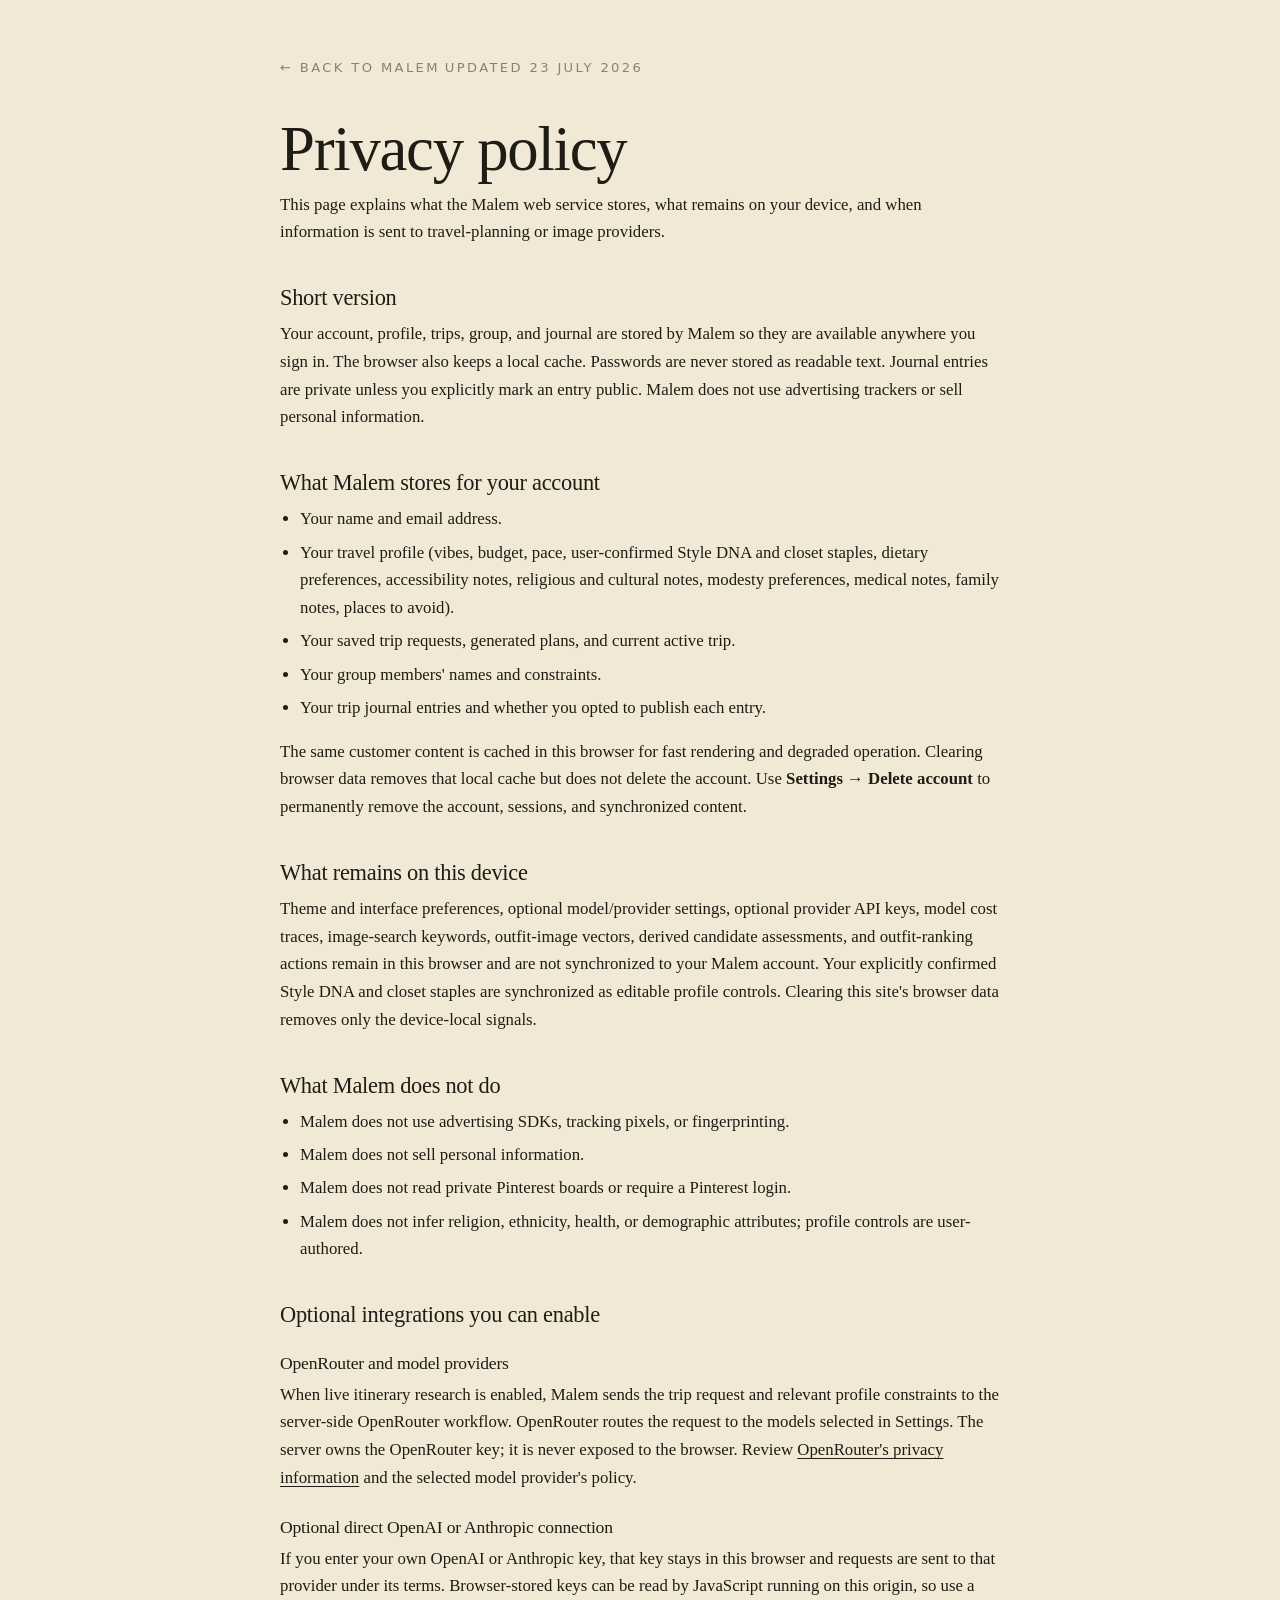
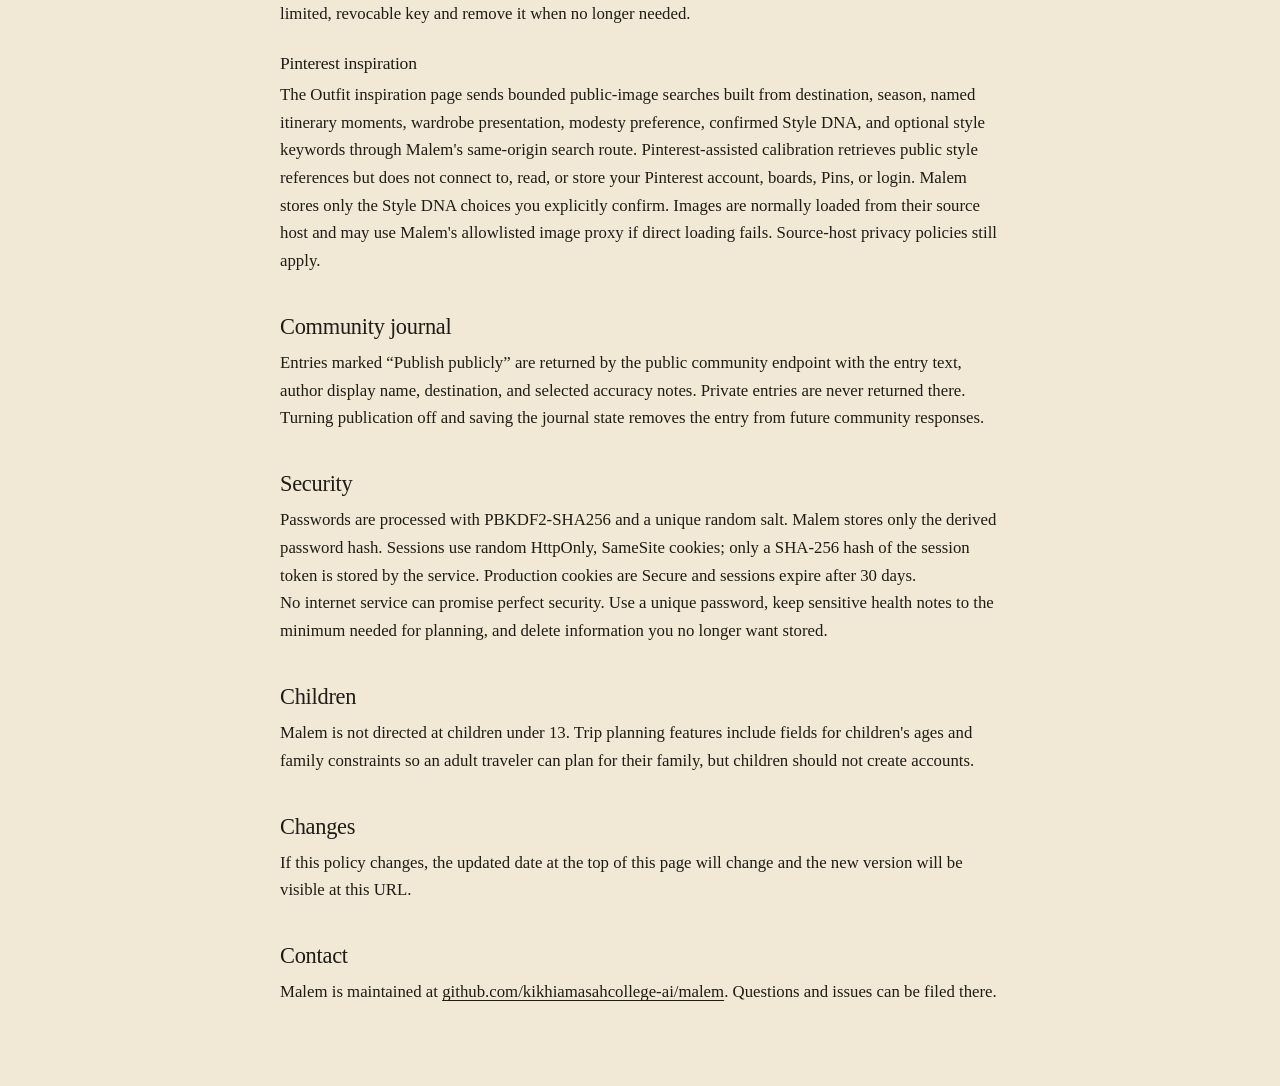
==== commit 8b14c20c: "Personalize outfit boards from Style DNA and itinerary" ====
--- a/privacy.html
+++ b/privacy.html
@@ -28,7 +28,7 @@
 <div class="doc">
   <a class="back" href="./">← Back to malem</a>
 
-  <span class="updated">Updated 19 July 2026</span>
+  <span class="updated">Updated 23 July 2026</span>
   <h1>Privacy policy</h1>
   <p>This page explains what the Malem web service stores, what remains on your device, and when information is sent to travel-planning or image providers.</p>
 
@@ -38,7 +38,7 @@
   <h2>What Malem stores for your account</h2>
   <ul>
     <li>Your name and email address.</li>
-    <li>Your travel profile (vibes, budget, pace, dietary preferences, accessibility notes, religious and cultural notes, modesty preferences, medical notes, family notes, places to avoid).</li>
+    <li>Your travel profile (vibes, budget, pace, user-confirmed Style DNA and closet staples, dietary preferences, accessibility notes, religious and cultural notes, modesty preferences, medical notes, family notes, places to avoid).</li>
     <li>Your saved trip requests, generated plans, and current active trip.</li>
     <li>Your group members' names and constraints.</li>
     <li>Your trip journal entries and whether you opted to publish each entry.</li>
@@ -46,7 +46,7 @@
   <p>The same customer content is cached in this browser for fast rendering and degraded operation. Clearing browser data removes that local cache but does not delete the account. Use <strong>Settings → Delete account</strong> to permanently remove the account, sessions, and synchronized content.</p>
 
   <h2>What remains on this device</h2>
-  <p>Theme and interface preferences, optional model/provider settings, optional provider API keys, model cost traces, image-search keywords, and outfit-ranking actions remain in this browser and are not synchronized to your Malem account. Clearing this site's browser data removes them.</p>
+  <p>Theme and interface preferences, optional model/provider settings, optional provider API keys, model cost traces, image-search keywords, outfit-image vectors, derived candidate assessments, and outfit-ranking actions remain in this browser and are not synchronized to your Malem account. Your explicitly confirmed Style DNA and closet staples are synchronized as editable profile controls. Clearing this site's browser data removes only the device-local signals.</p>
 
   <h2>What Malem does not do</h2>
   <ul>
@@ -65,7 +65,7 @@
   <p>If you enter your own OpenAI or Anthropic key, that key stays in this browser and requests are sent to that provider under its terms. Browser-stored keys can be read by JavaScript running on this origin, so use a limited, revocable key and remove it when no longer needed.</p>
 
   <h3>Pinterest inspiration</h3>
-  <p>The Outfit inspiration page sends bounded public-image searches built from destination, season, itinerary setting, wardrobe presentation, modesty preference, and optional style keywords through Malem's same-origin search route. It requests full-outfit inspiration, not private Pinterest content. Images are normally loaded from their source host and may use Malem's allowlisted image proxy if direct loading fails. Source-host privacy policies still apply.</p>
+  <p>The Outfit inspiration page sends bounded public-image searches built from destination, season, named itinerary moments, wardrobe presentation, modesty preference, confirmed Style DNA, and optional style keywords through Malem's same-origin search route. Pinterest-assisted calibration retrieves public style references but does not connect to, read, or store your Pinterest account, boards, Pins, or login. Malem stores only the Style DNA choices you explicitly confirm. Images are normally loaded from their source host and may use Malem's allowlisted image proxy if direct loading fails. Source-host privacy policies still apply.</p>
 
   <h2>Community journal</h2>
   <p>Entries marked “Publish publicly” are returned by the public community endpoint with the entry text, author display name, destination, and selected accuracy notes. Private entries are never returned there. Turning publication off and saving the journal state removes the entry from future community responses.</p>
--- a/styles.css
+++ b/styles.css
@@ -240,6 +240,85 @@
 
 .save-note { color: var(--ink-3); font-size: .85rem; }
 
+/* --- First-run profile survey --- */
+.profile-onboarding {
+  min-height: 100dvh;
+  background: var(--bg);
+}
+.profile-onboarding[hidden] { display: none; }
+.profile-onboarding-top {
+  position: sticky; top: 0; z-index: 10;
+  display: flex; align-items: center; justify-content: space-between; gap: 1rem;
+  padding: 1rem clamp(1.25rem, 4vw, 3.5rem);
+  border-bottom: 1px solid var(--hairline);
+  background: color-mix(in srgb, var(--bg) 92%, transparent);
+  backdrop-filter: blur(10px);
+}
+.profile-onboarding-top .brand {
+  display: flex; align-items: baseline; gap: .5rem;
+  font-family: var(--font-serif); font-size: 1.4rem;
+}
+.profile-onboarding-top .dot {
+  width: 6px; height: 6px; border-radius: 50%; background: var(--ink);
+  transform: translateY(-.15em);
+}
+.profile-onboarding-top .tag {
+  margin-left: .35rem; color: var(--ink-3);
+  font-family: var(--font-sans); font-size: .68rem;
+  letter-spacing: .2em; text-transform: uppercase;
+}
+.profile-onboarding-main {
+  width: min(780px, calc(100% - 2.5rem));
+  margin: 0 auto;
+  padding: clamp(3rem, 7vw, 5.5rem) 0 5rem;
+}
+.profile-onboarding-intro {
+  padding-bottom: 2rem;
+  border-bottom: 1px solid var(--hairline);
+}
+.profile-onboarding-intro .eyebrow { display: block; margin-bottom: .8rem; }
+.profile-onboarding-intro h1 { margin-bottom: .75rem; }
+.profile-onboarding-intro .kicker {
+  max-width: 52ch; color: var(--ink-2);
+  font-family: var(--font-serif); font-size: 1.2rem;
+  margin-bottom: .75rem;
+}
+.profile-form .fieldset {
+  border: 0; padding: 0; margin: 2rem 0 0; display: grid; gap: .75rem;
+}
+.profile-form .fieldset > legend {
+  padding: 0; font-family: var(--font-serif); font-size: 1.15rem; margin-bottom: .35rem;
+}
+.profile-form .fieldset.two-col {
+  grid-template-columns: repeat(auto-fit, minmax(180px, 1fr));
+}
+.profile-form .fieldset.two-col > legend { grid-column: 1 / -1; }
+.style-dna-profile {
+  display: grid; gap: 1.1rem;
+  margin-top: .55rem; padding-top: 1rem;
+  border-top: 1px solid var(--hairline);
+}
+.field-label {
+  display: block; margin-bottom: .45rem;
+  color: var(--ink-2); font-size: .82rem; letter-spacing: .03em;
+}
+.style-range-grid {
+  display: grid; gap: 1rem;
+  grid-template-columns: repeat(auto-fit, minmax(180px, 1fr));
+}
+.range-field { gap: .35rem; }
+.range-field > span { display: flex; justify-content: space-between; gap: .75rem; }
+.range-field output { color: var(--ink-3); font-variant-numeric: tabular-nums; }
+.range-field input[type="range"] { width: 100%; accent-color: var(--ink); }
+.range-field small { color: var(--ink-3); font-size: .7rem; }
+.profile-onboarding .sheet-actions {
+  position: sticky; bottom: 0; z-index: 5;
+  margin-top: 2.5rem; padding: 1rem 0;
+  background: color-mix(in srgb, var(--bg) 92%, transparent);
+  backdrop-filter: blur(8px);
+  border-top: 1px solid var(--hairline);
+}
+
 /* --- Dashboard shell: sidebar + main --- */
 .dash {
   display: grid;
@@ -316,17 +395,20 @@
 
 /* Desktop sidebar collapse control */
 .sidebar-collapse {
-  position: fixed; top: 1.2rem; left: 13.2rem; z-index: 31;
-  width: 2rem; height: 2rem; display: grid; place-items: center;
-  border: 1px solid var(--hairline); border-radius: 999px;
+  position: fixed; top: 1.2rem; left: calc(240px - 1.125rem); z-index: 31;
+  width: 2.25rem; height: 2.25rem; display: grid; place-items: center;
+  border: 1px solid color-mix(in srgb, var(--ink) 28%, var(--hairline)); border-radius: 999px;
   background: var(--surface); color: var(--ink); cursor: pointer;
-  font: 400 1.45rem/1 var(--font-serif);
   transition: left .2s ease, transform .2s ease, box-shadow .2s ease;
 }
-.sidebar-collapse:hover { box-shadow: var(--shadow); }
+.sidebar-collapse:hover { box-shadow: var(--shadow); transform: scale(1.05); }
+.sidebar-collapse:focus-visible { outline: 2px solid var(--ink); outline-offset: 3px; }
+.sidebar-collapse-icon { width: 1.15rem; height: 1.15rem; display: grid; place-items: center; transition: transform .2s ease; }
+.sidebar-collapse-icon svg { width: 100%; height: 100%; fill: none; stroke: currentColor; stroke-width: 2; stroke-linecap: round; stroke-linejoin: round; }
 .dash[data-sidebar-collapsed="true"] { grid-template-columns: 1fr; }
 .dash[data-sidebar-collapsed="true"] .sidebar { display: none; }
 .dash[data-sidebar-collapsed="true"] .sidebar-collapse { left: 1rem; }
+.dash[data-sidebar-collapsed="true"] .sidebar-collapse-icon { transform: rotate(180deg); }
 
 /* Main content area */
 .content {
@@ -659,10 +741,6 @@
 }
 .sheet-head { display: flex; justify-content: space-between; align-items: baseline; gap: 1rem; margin-bottom: 1rem; }
 .sheet-head h2 { font-family: var(--font-serif); }
-.sheet .fieldset { border: 0; padding: 0; margin: 1.75rem 0 0; display: grid; gap: .75rem; }
-.sheet .fieldset > legend { padding: 0; font-family: var(--font-serif); font-size: 1.15rem; margin-bottom: .35rem; }
-.sheet .fieldset.two-col { grid-template-columns: repeat(auto-fit, minmax(180px, 1fr)); }
-.sheet .fieldset.two-col > legend { grid-column: 1 / -1; }
 .sheet-actions {
   display: flex; gap: .5rem; margin-top: 2rem;
   position: sticky; bottom: 0; padding: 1rem 0;
@@ -1070,6 +1148,45 @@
 .shuffle-caption .meta { color: var(--ink-3); font-size: .82rem; margin-top: .5rem; font-style: italic; }
 
 /* --- Personalized outfit curation feed --- */
+.style-dna-card {
+  display: flex; align-items: center; justify-content: space-between; gap: 1rem;
+  margin-bottom: 1rem; padding: 1rem 1.1rem;
+  border: 1px solid var(--hairline); border-radius: var(--radius-lg);
+  background: linear-gradient(135deg, var(--surface), var(--surface-2));
+}
+.style-dna-card-copy { display: grid; gap: .22rem; }
+.style-dna-card-copy strong { font: 400 1.05rem/1.2 var(--font-serif); }
+.style-dna-card-copy small { color: var(--ink-3); font-size: .7rem; }
+.style-dna-actions { display: flex; align-items: center; flex-wrap: wrap; gap: .45rem; }
+.style-lab {
+  margin-bottom: 1.5rem; padding: clamp(1rem, 3vw, 1.5rem);
+  border: 1px solid var(--ink); border-radius: var(--radius-lg); background: var(--surface);
+}
+.style-lab[hidden] { display: none; }
+.style-lab-head { display: flex; align-items: flex-start; justify-content: space-between; gap: 1rem; margin-bottom: 1rem; }
+.style-lab-head h3 { margin: .2rem 0 .3rem; font: 400 1.5rem/1.1 var(--font-serif); }
+.style-lab-head p { max-width: 66ch; color: var(--ink-3); font-size: .78rem; line-height: 1.45; }
+.style-calibration-grid {
+  display: grid; grid-template-columns: repeat(4, minmax(0, 1fr));
+  gap: .6rem;
+}
+.style-calibration-card {
+  overflow: hidden; border: 1px solid var(--hairline); border-radius: var(--radius);
+  background: var(--surface-2);
+}
+.style-calibration-image { aspect-ratio: 3 / 4; display: grid; place-items: center; overflow: hidden; }
+.style-calibration-image img { width: 100%; height: 100%; object-fit: cover; display: block; }
+.style-calibration-image > span { color: var(--ink-3); font: 400 1rem var(--font-serif); }
+.style-calibration-card > strong { display: block; padding: .55rem .55rem .25rem; font: 400 .85rem var(--font-serif); }
+.style-calibration-card > div:last-child { display: grid; grid-template-columns: 1fr 1fr; gap: .25rem; padding: .25rem .4rem .5rem; }
+.style-calibration-card button,
+.outfit-reference-actions button,
+.outfit-feedback-reasons button {
+  border: 1px solid var(--hairline); border-radius: 999px; padding: .28rem .38rem;
+  color: var(--ink-2); background: var(--surface); font: 600 .55rem/1 var(--font-sans); cursor: pointer;
+}
+.style-calibration-card button[aria-pressed="true"] { color: var(--accent-ink); border-color: var(--ink); background: var(--ink); }
+.style-lab-footer { display: flex; justify-content: space-between; align-items: center; gap: 1rem; margin-top: 1rem; }
 .recommendation-explainer {
   display: grid; grid-template-columns: repeat(3, minmax(0, 1fr)); gap: .7rem;
   padding: .85rem; margin: 0 0 1.5rem; border: 1px solid var(--hairline);
@@ -1101,6 +1218,7 @@
 .ranked-pin.is-zoomed .pin-image-button { aspect-ratio: 4 / 5; cursor: zoom-out; }
 .ranked-pin.image-failed .pin-image-button::after { content: 'Image unavailable'; position: absolute; inset: 0; display: grid; place-items: center; color: var(--ink-3); font-size: .7rem; }
 .ranked-pin.image-failed img { opacity: 0; }
+.ranked-pin .outfit-feedback-reasons { margin: 0 .5rem .55rem; }
 .wardrobe-brief { padding: .75rem 1rem 1rem; border-top: 1px solid var(--hairline); }
 .wardrobe-brief summary { cursor: pointer; color: var(--ink-3); font-size: .72rem; }
 .wardrobe-brief .look-items { list-style: none; padding: .6rem 0 0; margin: 0; display: grid; gap: .25rem; }
@@ -1191,6 +1309,14 @@
   font: 400 clamp(1.55rem, 3vw, 2.35rem)/1.02 var(--font-serif);
   letter-spacing: -.025em;
 }
+.board-direction-tabs { display: flex; flex-wrap: wrap; gap: .3rem; margin-top: .7rem; }
+.board-direction-tabs button {
+  border: 1px solid var(--hairline); border-radius: 999px; padding: .28rem .52rem;
+  color: var(--ink-3); background: transparent; font: 600 .55rem/1 var(--font-sans); cursor: pointer;
+}
+.board-direction-tabs button[aria-pressed="true"] {
+  color: var(--accent-ink); border-color: var(--ink); background: var(--ink);
+}
 .vision-board-canvas {
   position: relative; min-height: clamp(38rem, 67vw, 48rem);
   overflow: hidden; isolation: isolate; background: #e9dfcf;
@@ -1251,6 +1377,7 @@
   transform: rotate(var(--reference-rotate, 0deg));
   transition: transform .2s ease, box-shadow .2s ease;
 }
+.outfit-reference-image { display: block; color: inherit; text-decoration: none; }
 .outfit-reference:nth-child(3n + 1) { --reference-rotate: -1.8deg; }
 .outfit-reference:nth-child(3n + 2) { --reference-rotate: 1.2deg; }
 .outfit-reference:nth-child(3n) { --reference-rotate: -1deg; }
@@ -1262,11 +1389,23 @@
   display: block; width: 100%; aspect-ratio: 3 / 4; object-fit: cover;
   background: #dfd3c1;
 }
-.outfit-reference > span:last-child {
+.outfit-reference-label {
   display: block; padding: .45rem .15rem 0;
   color: #776b5e; text-transform: uppercase; letter-spacing: .13em;
   font: 600 .52rem/1.25 var(--font-sans);
 }
+.outfit-match-why {
+  display: block; min-height: 2.25rem; padding: .25rem .15rem;
+  color: #6e6255; font: 400 .62rem/1.3 var(--font-serif);
+}
+.outfit-reference-actions { display: flex; flex-wrap: wrap; gap: .22rem; padding: .2rem .1rem 0; }
+.outfit-reference-actions button[aria-pressed="true"] { border-color: #35291e; background: #35291e; color: #f8f1e4; }
+.outfit-feedback-reasons {
+  display: flex; flex-wrap: wrap; gap: .2rem; margin-top: .35rem; padding-top: .35rem;
+  border-top: 1px dashed rgba(84,63,40,.22);
+}
+.outfit-feedback-reasons[hidden] { display: none; }
+.outfit-feedback-reasons button { background: transparent; }
 .outfit-reference.image-failed img { opacity: 0; }
 .outfit-reference.image-failed::after {
   content: 'Reference unavailable'; position: absolute; inset: .38rem .38rem 2rem;
@@ -1349,6 +1488,20 @@
 .board-context span {
   display: block; padding-bottom: .3rem; border-bottom: 1px dotted var(--hairline);
 }
+.board-moments {
+  grid-column: 1 / -1; display: grid; grid-template-columns: repeat(auto-fit, minmax(11rem, 1fr)); gap: .45rem;
+}
+.board-moments > span {
+  display: grid; gap: .12rem; padding: .55rem .65rem; border-radius: .45rem; background: var(--surface-2);
+  color: var(--ink-2); font: 400 .72rem/1.3 var(--font-serif);
+}
+.board-moments b {
+  color: var(--ink-3); text-transform: uppercase; letter-spacing: .13em;
+  font: 700 .52rem/1 var(--font-sans);
+}
+.board-closet { grid-column: 1 / -1; display: flex; align-items: baseline; gap: .55rem; }
+.board-closet span { color: var(--ink-3); text-transform: uppercase; letter-spacing: .14em; font-size: .55rem; }
+.board-closet p { margin: 0; font: italic .82rem var(--font-serif); }
 .board-palette { display: flex; align-items: center; gap: .3rem; }
 .board-palette i {
   width: 1.35rem; aspect-ratio: 1; display: block; border-radius: 50%;
@@ -1363,6 +1516,8 @@
 .board-loading .pin-skeleton { width: min(18rem, 55vw); aspect-ratio: 4 / 3; }
 .board-loading small { color: #6f6254; }
 @media (max-width: 720px) {
+  .style-dna-card, .style-lab-head, .style-lab-footer { align-items: flex-start; flex-direction: column; }
+  .style-calibration-grid { grid-template-columns: repeat(2, minmax(0, 1fr)); }
   .vision-board-head { padding-inline: 1rem; }
   .vision-board-canvas { min-height: 50rem; }
   .outfit-reference-grid {
@@ -1381,6 +1536,75 @@
   .board-editor-note { max-width: 19ch; }
 }
 
+/* Version 7 trip editing and collaboration */
+.trip-save-banner {
+  position: fixed; right: 1rem; bottom: 1rem; z-index: 120;
+  display: flex; align-items: center; gap: .8rem;
+  max-width: min(28rem, calc(100vw - 2rem)); padding: .8rem 1rem;
+  border: 1px solid var(--hairline); border-radius: .8rem;
+  background: var(--surface); box-shadow: var(--shadow);
+  color: var(--ink-2); font-size: .78rem;
+}
+.trip-save-banner[hidden] { display: none; }
+.trip-save-banner[data-state="conflict"] { border-color: #a86a4a; }
+.trip-save-banner[data-state="offline"] { border-color: #a7884c; }
+.trip-save-banner[data-state="saved"] { border-color: #6f8d6d; }
+
+.trip-editor {
+  width: min(42rem, calc(100vw - 2rem)); max-height: min(88vh, 52rem);
+  overflow: auto; padding: 0; border: 1px solid var(--hairline);
+  border-radius: var(--radius-lg); background: var(--surface); color: var(--ink);
+  box-shadow: 0 2rem 6rem rgba(25, 20, 12, .28);
+}
+.trip-editor::backdrop { background: rgba(24, 20, 14, .55); backdrop-filter: blur(3px); }
+.trip-editor form { padding: 1.4rem; }
+.trip-editor-head { display: flex; align-items: flex-start; justify-content: space-between; gap: 1rem; }
+.trip-editor-head h2 { margin: .2rem 0 0; }
+.trip-editor-fields { display: grid; gap: 1rem; }
+.trip-editor-fields .field-grid { display: grid; grid-template-columns: repeat(2, minmax(0, 1fr)); gap: 1rem; }
+.trip-editor-actions { display: flex; justify-content: flex-end; gap: .7rem; padding-top: .35rem; }
+
+.editable-head { display: flex; align-items: center; justify-content: space-between; gap: 1rem; }
+.edit-actions { display: flex; flex-wrap: wrap; align-items: center; gap: .35rem; margin-top: .6rem; }
+.edit-action {
+  min-height: 2rem; padding: .35rem .55rem; border: 1px solid var(--hairline);
+  border-radius: 999px; background: transparent; color: var(--ink-2); cursor: pointer;
+  font: 600 .67rem/1 var(--font-sans); letter-spacing: .02em;
+}
+.edit-action:hover, .edit-action:focus-visible { background: var(--surface-2); color: var(--ink); }
+.edit-action.danger { color: #9b4f42; }
+.edit-action.is-active { border-color: var(--ink); background: var(--ink); color: var(--surface); }
+.edit-lock { color: var(--ink-3); font-size: .63rem; }
+.read-only-note { padding: .7rem .9rem; border-radius: .65rem; background: var(--surface-2); color: var(--ink-3); font-size: .74rem; }
+
+.place-actions { display: flex; flex-wrap: wrap; gap: .45rem; margin-top: .55rem; }
+.place-actions a { font: 600 .7rem/1.3 var(--font-sans); }
+.ticket-price { color: var(--ink); font-weight: 700; }
+
+.pack-item-row { display: grid; grid-template-columns: auto minmax(0, 1fr); gap: .6rem; align-items: flex-start; }
+.pack-item-row input[type="checkbox"] { margin-top: .2rem; }
+.pack-item-row[data-checked="true"] .pack-item-copy strong { text-decoration: line-through; color: var(--ink-3); }
+.pack-list-actions { display: flex; flex-wrap: wrap; gap: .35rem; margin: .5rem 0 .75rem; }
+
+.plan > summary { list-style: none; cursor: pointer; }
+.plan > summary::-webkit-details-marker { display: none; }
+.plan > summary::after { content: '＋'; margin-left: auto; font: 400 1.1rem/1 var(--font-sans); }
+.plan[open] > summary::after { content: '−'; }
+.discover-step { padding: .8rem 0; border-top: 1px solid var(--hairline); }
+.discover-step:first-child { border-top: 0; }
+.discover-options { display: grid; gap: .65rem; margin-top: .65rem; }
+.discover-option { padding: .75rem; border: 1px solid var(--hairline); border-radius: .7rem; background: var(--surface-2); }
+.discover-option[data-selected="true"] { border-color: var(--ink); }
+.discover-option header { display: flex; justify-content: space-between; gap: .75rem; }
+.discover-option p { margin: .35rem 0 0; color: var(--ink-3); font-size: .74rem; }
+.discover-option-meta { display: flex; flex-wrap: wrap; gap: .45rem; margin-top: .45rem; color: var(--ink-3); font-size: .65rem; }
+
+@media (max-width: 640px) {
+  .trip-editor-fields .field-grid { grid-template-columns: 1fr; }
+  .editable-head { align-items: flex-start; flex-direction: column; }
+  .trip-save-banner { left: 1rem; right: 1rem; }
+}
+
 /* Live place/review provenance */
 .place-review {
   margin: .4rem 0; color: var(--ink-2); font-size: .86rem; line-height: 1.45;
